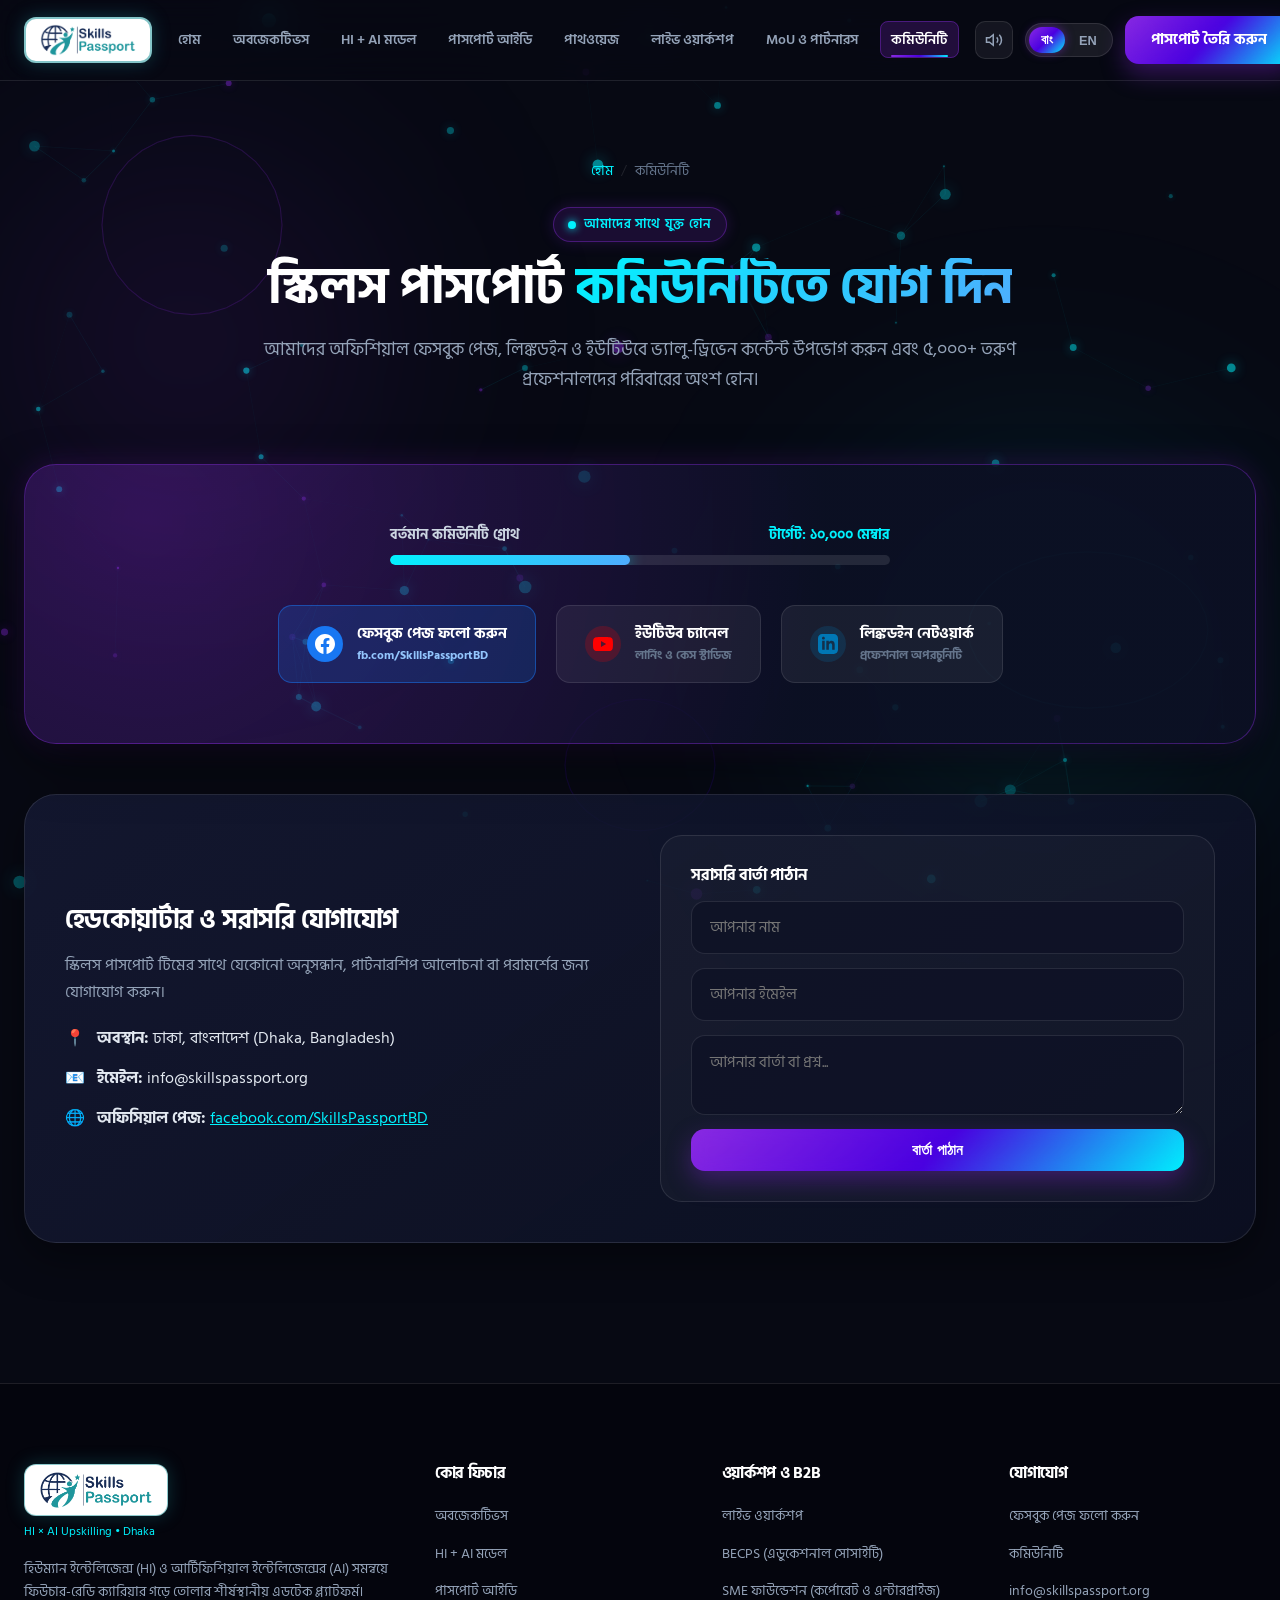
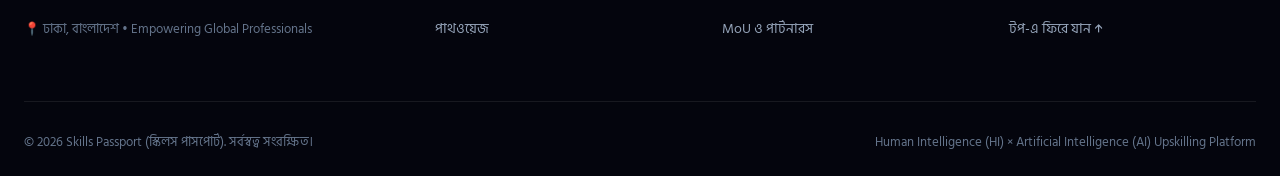
==== community.html @ 680da9a3 "Update official Skills Passport logo and complete EN/BN translations across all pages" ====
<!DOCTYPE html>
<html lang="bn" dir="ltr">
<head>
  <meta charset="UTF-8">
  <meta name="viewport" content="width=device-width, initial-scale=1.0">
  <title>Community & Social Footprint | Skills Passport (স্কিলস পাসপোর্ট)</title>
  <meta name="description" content="স্কিলস পাসপোর্ট কমিউনিটিতে যুক্ত হোন। অফিসিয়াল ফেসবুক পেজ, লিঙ্কডইন ও ইউটিউব চ্যানেল — ৫,০০০+ তরুণ প্রফেশনালদের নেটওয়ার্ক।">
  <link rel="icon" type="image/png" href="assets/logo-icon.png">
  <link rel="stylesheet" href="css/style.css">
</head>
<body class="lang-bn">

  <!-- 3D Background Canvas -->
  <div id="bg-canvas-container"></div>
  <div class="ambient-glow ambient-glow-1"></div>
  <div class="ambient-glow ambient-glow-2"></div>

  <div class="content-wrapper">

    <!-- Navbar -->
    <header class="navbar" id="main-nav">
      <div class="container nav-container">
        <a href="index.html" class="brand-link">
          <img src="assets/logo.png" alt="Skills Passport Logo" class="brand-logo-img">
        </a>

        <nav class="nav-links-wrapper">
          <ul class="nav-menu">
            <li><a href="index.html" data-i18n="nav_home">হোম</a></li>
            <li><a href="objectives.html" data-i18n="nav_objectives">অবজেকティブস</a></li>
            <li><a href="framework.html" data-i18n="nav_framework">HI + AI মডেল</a></li>
            <li><a href="passport.html" data-i18n="nav_generator">পাসপোর্ট আইডি</a></li>
            <li><a href="pathways.html" data-i18n="nav_pathways">পাথওয়েজ</a></li>
            <li><a href="workshops.html" data-i18n="nav_workshops">লাইভ ওয়ার্কশপ</a></li>
            <li><a href="partnerships.html" data-i18n="nav_partners">MoU ও পার্টনারস</a></li>
            <li><a href="community.html" class="current-page" data-i18n="nav_community">কমিউনিটি</a></li>
          </ul>
        </nav>

        <div class="nav-actions">
          <button class="icon-btn" id="sound-toggle-btn" title="Toggle Sound FX">
            <svg width="18" height="18" viewBox="0 0 24 24" fill="none" stroke="currentColor" stroke-width="2">
              <polygon points="11 5 6 9 2 9 2 15 6 15 11 19 11 5"></polygon>
              <path d="M19.07 4.93a10 10 0 0 1 0 14.14M15.54 8.46a5 5 0 0 1 0 7.07"></path>
            </svg>
          </button>

          <div class="lang-switch">
            <button class="lang-btn active" data-lang="bn" id="lang-btn-bn">বাং</button>
            <button class="lang-btn" data-lang="en" id="lang-btn-en">EN</button>
          </div>

          <a href="passport.html" class="btn btn-primary btn-glow nav-cta-btn" data-i18n="nav_cta">পাসপোর্ট তৈরি করুন</a>

          <button class="mobile-menu-btn" id="mobile-menu-btn" aria-label="Open Mobile Menu">
            <svg width="24" height="24" viewBox="0 0 24 24" fill="none" stroke="currentColor" stroke-width="2">
              <line x1="3" y1="12" x2="21" y2="12"></line>
              <line x1="3" y1="6" x2="21" y2="6"></line>
              <line x1="3" y1="18" x2="21" y2="18"></line>
            </svg>
          </button>
        </div>
      </div>
    </header>

    <!-- Page Hero -->
    <section class="page-hero">
      <div class="container page-hero-content">
        <div class="breadcrumb-nav">
          <a href="index.html" data-i18n="nav_home">হোম</a>
          <span class="breadcrumb-separator">/</span>
          <span data-i18n="nav_community">কমিউনিটি</span>
        </div>

        <div class="badge-chip">
          <span class="pulse-dot"></span>
          <span data-i18n="comm_badge">আমাদের সাথে যুক্ত হোন</span>
        </div>

        <h1 class="page-hero-title" data-i18n="comm_title">
          স্কিলস পাসপোর্ট <span class="cyan-gradient-text">কমিউনিটিতে যোগ দিন</span>
        </h1>
        
        <p class="page-hero-desc" data-i18n="comm_desc">
          আমাদের অফিশিয়াল ফেসবুক পেজ, লিঙ্কডইন ও ইউটিউবে ভ্যালু-ড্রিভেন কন্টেন্ট উপভোগ করুন এবং ৫,০০০+ তরুণ প্রফেশনালদের পরিবারের অংশ হোন।
        </p>
      </div>
    </section>

    <!-- Community Hub Section -->
    <section class="section-padding" style="padding-top: 10px;">
      <div class="container">
        
        <div class="community-card" style="margin-bottom: 50px;">
          <!-- Member Progress Tracker -->
          <div class="community-progress-wrap">
            <div class="progress-labels">
              <span data-i18n="comm_growth_label">বর্তমান কমিউনিটি গ্রোথ</span>
              <span style="color: var(--accent-cyan);" data-i18n="comm_growth_target">টার্গেট: ১০,০০০ মেম্বার</span>
            </div>
            <div class="progress-track">
              <div class="progress-fill"></div>
            </div>
          </div>

          <!-- Social Direct CTAs -->
          <div class="social-links-grid">
            
            <!-- Facebook Page -->
            <a href="https://www.facebook.com/share/19V3SoLGBw/" target="_blank" rel="noopener noreferrer" class="social-action-card fb-card">
              <div class="social-icon-circle" style="background: #1877F2; color: #fff;">
                <svg width="20" height="20" viewBox="0 0 24 24" fill="currentColor">
                  <path d="M24 12.073c0-6.627-5.373-12-12-12s-12 5.373-12 12c0 5.99 4.388 10.954 10.125 11.854v-8.385H7.078v-3.47h3.047V9.43c0-3.007 1.792-4.669 4.533-4.669 1.312 0 2.686.235 2.686.235v2.953H15.83c-1.491 0-1.956.925-1.956 1.874v2.25h3.328l-.532 3.47h-2.796v8.385C19.612 23.027 24 18.062 24 12.073z"/>
                </svg>
              </div>
              <div style="text-align: left;">
                <div style="font-size: 0.95rem;" data-i18n="comm_fb_btn">ফেসবুক পেজ ফলো করুন</div>
                <div style="font-size: 0.75rem; color: #93C5FD;">fb.com/SkillsPassportBD</div>
              </div>
            </a>

            <!-- YouTube Hub -->
            <a href="https://youtube.com" target="_blank" rel="noopener noreferrer" class="social-action-card">
              <div class="social-icon-circle" style="background: rgba(255, 0, 0, 0.2); color: #FF0000;">
                <svg width="20" height="20" viewBox="0 0 24 24" fill="currentColor">
                  <path d="M23.498 6.186a3.016 3.016 0 0 0-2.122-2.136C19.505 3.545 12 3.545 12 3.545s-7.505 0-9.377.505A3.017 3.017 0 0 0 .502 6.186C0 8.07 0 12 0 12s0 3.93.502 5.814a3.016 3.016 0 0 0 2.122 2.136c1.871.505 9.376.505 9.376.505s7.505 0 9.377-.505a3.015 3.015 0 0 0 2.122-2.136C24 15.93 24 12 24 12s0-3.93-.502-5.814zM9.545 15.568V8.432L15.818 12l-6.273 3.568z"/>
                </svg>
              </div>
              <div style="text-align: left;">
                <div style="font-size: 0.95rem;" data-i18n="comm_yt_btn">ইউটিউব চ্যানেল</div>
                <div style="font-size: 0.75rem; color: var(--text-muted);" data-i18n="comm_yt_sub">লার্নিং ও কেস স্টাডিজ</div>
              </div>
            </a>

            <!-- LinkedIn Hub -->
            <a href="https://linkedin.com" target="_blank" rel="noopener noreferrer" class="social-action-card">
              <div class="social-icon-circle" style="background: rgba(0, 119, 181, 0.2); color: #0077B5;">
                <svg width="20" height="20" viewBox="0 0 24 24" fill="currentColor">
                  <path d="M19 0h-14c-2.761 0-5 2.239-5 5v14c0 2.761 2.239 5 5 5h14c2.762 0 5-2.239 5-5v-14c0-2.761-2.238-5-5-5zm-11 19h-3v-11h3v11zm-1.5-12.268c-.966 0-1.75-.79-1.75-1.764s.784-1.764 1.75-1.764 1.75.79 1.75 1.764-.783 1.764-1.75 1.764zm13.5 12.268h-3v-5.604c0-3.368-4-3.113-4 0v5.604h-3v-11h3v1.765c1.396-2.586 7-2.777 7 2.476v6.759z"/>
                </svg>
              </div>
              <div style="text-align: left;">
                <div style="font-size: 0.95rem;" data-i18n="comm_li_btn">লিঙ্কডইন নেটওয়ার্ক</div>
                <div style="font-size: 0.75rem; color: var(--text-muted);" data-i18n="comm_li_sub">প্রফেশনাল অপরচুনিটি</div>
              </div>
            </a>

          </div>
        </div>

        <!-- Direct Contact Info Card -->
        <div class="detail-box-card">
          <div style="display: grid; grid-template-columns: 1fr 1fr; gap: 40px; align-items: center;">
            <div>
              <h3 data-i18n="comm_hq_title">হেডকোয়ার্টার ও সরাসরি যোগাযোগ</h3>
              <p data-i18n="comm_hq_desc">
                স্কিলস পাসপোর্ট টিমের সাথে যেকোনো অনুসন্ধান, পার্টনারশিপ আলোচনা বা পরামর্শের জন্য যোগাযোগ করুন।
              </p>
              
              <ul style="list-style: none; display: flex; flex-direction: column; gap: 14px; margin-top: 20px;">
                <li style="display: flex; gap: 12px; color: #E2E8F0;">
                  <span>📍</span>
                  <span data-i18n="comm_hq_loc"><strong>অবস্থান:</strong> ঢাকা, বাংলাদেশ (Dhaka, Bangladesh)</span>
                </li>
                <li style="display: flex; gap: 12px; color: #E2E8F0;">
                  <span>📧</span>
                  <span data-i18n="comm_hq_email"><strong>ইমেইল:</strong> info@skillspassport.org</span>
                </li>
                <li style="display: flex; gap: 12px; color: #E2E8F0;">
                  <span>🌐</span>
                  <span data-i18n="comm_hq_page"><strong>অফিসিয়াল পেজ:</strong> <a href="https://www.facebook.com/share/19V3SoLGBw/" target="_blank" style="color: var(--accent-cyan);">facebook.com/SkillsPassportBD</a></span>
                </li>
              </ul>
            </div>

            <!-- Quick Inquiry Box -->
            <div style="background: rgba(255,255,255,0.03); border: 1px solid var(--border-glass); border-radius: var(--radius-lg); padding: 30px;">
              <h4 style="color: #fff; margin-bottom: 16px;" data-i18n="comm_form_title">সরাসরি বার্তা পাঠান</h4>
              <form onsubmit="event.preventDefault(); alert(window.currentLang === 'en' ? 'Thank you! Your message has been received.' : 'ধন্যবাদ! আপনার বার্তাটি গৃহীত হয়েছে।'); this.reset();" style="display: flex; flex-direction: column; gap: 14px;">
                <input type="text" class="form-input" data-i18n-placeholder="comm_ph_name" placeholder="আপনার নাম" required>
                <input type="email" class="form-input" data-i18n-placeholder="comm_ph_email" placeholder="আপনার ইমেইল" required>
                <textarea class="form-textarea" data-i18n-placeholder="comm_ph_msg" placeholder="আপনার বার্তা বা প্রশ্ন..." required style="min-height: 80px;"></textarea>
                <button type="submit" class="btn btn-primary btn-glow" data-i18n="comm_form_btn">বার্তা পাঠান</button>
              </form>
            </div>
          </div>
        </div>

      </div>
    </section>

    <!-- Footer -->
    <footer class="footer">
      <div class="container">
        <div class="footer-grid">
          <div class="footer-brand-col">
            <div style="display: flex; flex-direction: column; align-items: flex-start; gap: 6px;">
              <img src="assets/logo.png" alt="Skills Passport" style="height: 52px; width: auto; border-radius: 12px; background: #FFFFFF; padding: 6px 14px; border: 1px solid rgba(31, 150, 156, 0.5); box-shadow: 0 0 18px rgba(31, 150, 156, 0.3);">
              <p style="font-size: 0.75rem; color: var(--accent-cyan); margin: 0;">HI × AI Upskilling • Dhaka</p>
            </div>
            <p data-i18n="footer_desc">হিউম্যান ইন্টেলিজেন্স (HI) ও আর্টিফিশিয়াল ইন্টেলিজেন্সের (AI) সমন্বয়ে ফিউচার-রেডি ক্যারিয়ার গড়ে তোলার শীর্ষস্থানীয় এডটেক প্ল্যাটফর্ম।</p>
            <p style="font-size: 0.8rem; color: var(--text-muted);" data-i18n="footer_city">📍 ঢাকা, বাংলাদেশ • Empowering Global Professionals</p>
          </div>
          <div>
            <h5 class="footer-title" data-i18n="footer_col1_title">কোর ফিচার</h5>
            <ul class="footer-links">
              <li><a href="objectives.html" data-i18n="nav_objectives">অবজেকティブস</a></li>
              <li><a href="framework.html" data-i18n="nav_framework">HI + AI মডেল</a></li>
              <li><a href="passport.html" data-i18n="nav_generator">পাসপোর্ট আইডি</a></li>
              <li><a href="pathways.html" data-i18n="nav_pathways">পাথওয়েজ</a></li>
            </ul>
          </div>
          <div>
            <h5 class="footer-title" data-i18n="footer_col2_title">ওয়ার্কশপ ও B2B</h5>
            <ul class="footer-links">
              <li><a href="workshops.html" data-i18n="nav_workshops">লাইভ ওয়ার্কশপ</a></li>
              <li><a href="partnerships.html" data-i18n="partner_becps">BECPS পার্টনারশিপ</a></li>
              <li><a href="partnerships.html" data-i18n="partner_sme">SME ফাউন্ডেশন ট্রেনিং</a></li>
              <li><a href="partnerships.html" data-i18n="nav_partners">MoU ও পার্টনারস</a></li>
            </ul>
          </div>
          <div>
            <h5 class="footer-title" data-i18n="footer_col3_title">যোগাযোগ</h5>
            <ul class="footer-links">
              <li><a href="https://www.facebook.com/share/19V3SoLGBw/" target="_blank" data-i18n="comm_fb_btn">অফিসিয়াল ফেসবুক পেজ</a></li>
              <li><a href="community.html" data-i18n="nav_community">কমিউনিটি</a></li>
              <li><a href="mailto:info@skillspassport.org">info@skillspassport.org</a></li>
              <li><a href="#hero" data-i18n="footer_back_top">টপ-এ ফিরে যান ↑</a></li>
            </ul>
          </div>
        </div>
        <div class="footer-bottom">
          <div data-i18n="footer_copyright">© 2026 Skills Passport (স্কিলস পাসপোর্ট). সর্বস্বত্ব সংরক্ষিত।</div>
          <div data-i18n="footer_tagline_bottom">Human Intelligence (HI) × Artificial Intelligence (AI) Upskilling Platform</div>
        </div>
      </div>
    </footer>

  </div>

  <script src="js/three-scene.js"></script>
  <script src="js/app.js"></script>
</body>
</html>
---- css/style.css ----
/* ===================================================================
   SKILLS PASSPORT (স্কিলস পাসপোর্ট) - OFFICIAL 3D PLATFORM STYLESHEET
   Brand: Human Intelligence (HI) × Artificial Intelligence (AI)
   Dhaka, Bangladesh
   =================================================================== */

@import url('https://fonts.googleapis.com/css2?family=Hind+Siliguri:wght@400;500;600;700&family=Outfit:wght@400;500;600;700;800;900&family=Plus+Jakarta+Sans:wght@400;500;600;700;800&display=swap');

:root {
  /* Color Palette */
  --bg-dark: #070913;
  --bg-dark-secondary: #0c1022;
  --bg-card: rgba(18, 22, 44, 0.65);
  --bg-card-hover: rgba(28, 34, 68, 0.75);
  --bg-glass: rgba(255, 255, 255, 0.035);
  --border-glass: rgba(255, 255, 255, 0.1);
  --border-glow: rgba(138, 43, 226, 0.4);

  /* Primary Brand Violet & AI Neon */
  --primary-purple: #7928CA;
  --primary-violet: #8A2BE2;
  --primary-indigo: #4A00E0;
  --accent-cyan: #00F2FE;
  --accent-cyan-glow: rgba(0, 242, 254, 0.4);
  --accent-emerald: #00F5A0;
  --accent-gold: #FFB800;
  --accent-magenta: #FF007A;

  /* Typography Colors */
  --text-main: #FFFFFF;
  --text-secondary: #94A3B8;
  --text-muted: #64748B;
  --text-highlight: #38BDF8;

  /* Gradients */
  --grad-brand: linear-gradient(135deg, #8A2BE2 0%, #4A00E0 50%, #00F2FE 100%);
  --grad-neon: linear-gradient(135deg, #00F2FE 0%, #4FACFE 100%);
  --grad-sunset: linear-gradient(135deg, #FF007A 0%, #7928CA 100%);
  --grad-gold: linear-gradient(135deg, #FFB800 0%, #FF8A00 100%);
  --grad-dark-card: linear-gradient(145deg, rgba(22, 27, 54, 0.8) 0%, rgba(12, 16, 34, 0.9) 100%);
  --grad-glow-sphere: radial-gradient(circle at 50% 50%, rgba(138, 43, 226, 0.25) 0%, rgba(0, 242, 254, 0.08) 50%, transparent 75%);

  /* Typography */
  --font-en: 'Outfit', 'Plus Jakarta Sans', sans-serif;
  --font-bn: 'Hind Siliguri', 'Outfit', sans-serif;

  /* 3D & Shadows */
  --shadow-3d-card: 0 20px 50px rgba(0, 0, 0, 0.5), 0 0 30px rgba(138, 43, 226, 0.2);
  --shadow-neon-cyan: 0 0 25px rgba(0, 242, 254, 0.5);
  --shadow-neon-violet: 0 0 30px rgba(138, 43, 226, 0.6);
  --radius-sm: 8px;
  --radius-md: 14px;
  --radius-lg: 22px;
  --radius-xl: 32px;
  --transition: all 0.35s cubic-bezier(0.16, 1, 0.3, 1);
}

/* Reset & Base Setup */
*, *::before, *::after {
  margin: 0;
  padding: 0;
  box-sizing: border-box;
}

html {
  scroll-behavior: smooth;
  font-size: 16px;
  background-color: var(--bg-dark);
  color: var(--text-main);
}

body {
  font-family: var(--font-en);
  background-color: var(--bg-dark);
  color: var(--text-main);
  overflow-x: hidden;
  line-height: 1.6;
  position: relative;
  min-height: 100vh;
  -webkit-font-smoothing: antialiased;
}

body.lang-bn {
  font-family: var(--font-bn);
}

/* Background Canvas Layer */
#bg-canvas-container {
  position: fixed;
  top: 0;
  left: 0;
  width: 100vw;
  height: 100vh;
  z-index: 0;
  pointer-events: none;
  overflow: hidden;
}

#three-canvas {
  width: 100%;
  height: 100%;
  opacity: 0.8;
}

.ambient-glow {
  position: fixed;
  border-radius: 50%;
  filter: blur(120px);
  pointer-events: none;
  z-index: 0;
}

.ambient-glow-1 {
  top: 10%;
  left: -5%;
  width: 500px;
  height: 500px;
  background: radial-gradient(circle, rgba(138, 43, 226, 0.2) 0%, transparent 70%);
}

.ambient-glow-2 {
  top: 40%;
  right: -5%;
  width: 600px;
  height: 600px;
  background: radial-gradient(circle, rgba(0, 242, 254, 0.15) 0%, transparent 70%);
}

.ambient-glow-3 {
  bottom: 5%;
  left: 30%;
  width: 700px;
  height: 700px;
  background: radial-gradient(circle, rgba(74, 0, 224, 0.18) 0%, transparent 70%);
}

/* Page Wrapper */
.content-wrapper {
  position: relative;
  z-index: 1;
}

/* Container */
.container {
  width: 100%;
  max-width: 1280px;
  margin: 0 auto;
  padding: 0 24px;
}

/* Typography Helpers */
h1, h2, h3, h4, h5, h6 {
  font-weight: 800;
  line-height: 1.2;
  letter-spacing: -0.02em;
}

.gradient-text {
  background: var(--grad-brand);
  -webkit-background-clip: text;
  -webkit-text-fill-color: transparent;
  display: inline-block;
}

.cyan-gradient-text {
  background: var(--grad-neon);
  -webkit-background-clip: text;
  -webkit-text-fill-color: transparent;
  display: inline-block;
}

.gold-gradient-text {
  background: var(--grad-gold);
  -webkit-background-clip: text;
  -webkit-text-fill-color: transparent;
  display: inline-block;
}

/* Badges */
.badge-chip {
  display: inline-flex;
  align-items: center;
  gap: 8px;
  padding: 6px 14px;
  border-radius: 999px;
  font-size: 0.825rem;
  font-weight: 600;
  text-transform: uppercase;
  letter-spacing: 0.06em;
  background: rgba(138, 43, 226, 0.15);
  border: 1px solid rgba(138, 43, 226, 0.4);
  color: var(--accent-cyan);
  box-shadow: 0 0 15px rgba(138, 43, 226, 0.2);
}

.badge-chip .pulse-dot {
  width: 8px;
  height: 8px;
  background: var(--accent-cyan);
  border-radius: 50%;
  box-shadow: 0 0 8px var(--accent-cyan);
  animation: pulse 2s infinite;
}

@keyframes pulse {
  0% { transform: scale(0.9); opacity: 0.8; }
  50% { transform: scale(1.3); opacity: 1; }
  100% { transform: scale(0.9); opacity: 0.8; }
}

/* Navbar */
.navbar {
  position: sticky;
  top: 0;
  width: 100%;
  z-index: 100;
  padding: 16px 0;
  background: rgba(7, 9, 19, 0.75);
  backdrop-filter: blur(20px);
  -webkit-backdrop-filter: blur(20px);
  border-bottom: 1px solid var(--border-glass);
  transition: var(--transition);
}

.navbar.scrolled {
  padding: 12px 0;
  background: rgba(7, 9, 19, 0.92);
  border-bottom: 1px solid rgba(138, 43, 226, 0.3);
  box-shadow: 0 10px 30px rgba(0, 0, 0, 0.5);
}

.nav-container {
  display: flex;
  align-items: center;
  justify-content: space-between;
  gap: 16px;
}

.brand-link {
  display: flex;
  align-items: center;
  gap: 12px;
  text-decoration: none;
  color: var(--text-main);
  flex-shrink: 0;
}

.brand-logo-img {
  height: 46px;
  width: auto;
  border-radius: 12px;
  object-fit: contain;
  background: #FFFFFF;
  padding: 5px 14px;
  border: 2px solid rgba(31, 150, 156, 0.55);
  box-shadow: 0 0 18px rgba(31, 150, 156, 0.35);
  transition: var(--transition);
}

.brand-link:hover .brand-logo-img {
  transform: translateY(-2px) scale(1.04);
  box-shadow: 0 0 25px rgba(0, 242, 254, 0.65);
}

.brand-titles {
  display: flex;
  flex-direction: column;
}

.brand-name {
  font-size: 1.2rem;
  font-weight: 800;
  letter-spacing: -0.01em;
  background: linear-gradient(120deg, #FFFFFF 30%, #00F2FE 100%);
  -webkit-background-clip: text;
  -webkit-text-fill-color: transparent;
  line-height: 1.2;
}

.brand-tagline {
  font-size: 0.7rem;
  color: var(--text-secondary);
  font-weight: 500;
  letter-spacing: 0.05em;
  text-transform: uppercase;
}

.nav-links-wrapper {
  display: flex;
  align-items: center;
  justify-content: center;
  flex: 1;
}

.nav-menu {
  display: flex;
  align-items: center;
  gap: 12px;
  list-style: none;
  margin: 0;
  padding: 0;
}

.nav-menu a {
  text-decoration: none;
  color: var(--text-secondary);
  font-weight: 600;
  font-size: 0.88rem;
  transition: var(--transition);
  position: relative;
  padding: 6px 10px;
  border-radius: 8px;
  white-space: nowrap;
}

.nav-menu a:hover, .nav-menu a.active {
  color: #FFFFFF;
  background: rgba(255, 255, 255, 0.05);
}

.nav-menu a::after {
  content: '';
  position: absolute;
  bottom: 0;
  left: 10px;
  right: 10px;
  height: 2px;
  background: var(--grad-brand);
  transition: var(--transition);
  border-radius: 2px;
  opacity: 0;
}

.nav-menu a:hover::after, .nav-menu a.active::after {
  opacity: 1;
}

.nav-actions {
  display: flex;
  align-items: center;
  gap: 12px;
  flex-shrink: 0;
}

/* Sound & Lang Toggles */
.icon-btn {
  background: rgba(255, 255, 255, 0.06);
  border: 1px solid var(--border-glass);
  color: var(--text-secondary);
  width: 38px;
  height: 38px;
  border-radius: 10px;
  cursor: pointer;
  display: flex;
  align-items: center;
  justify-content: center;
  transition: var(--transition);
  flex-shrink: 0;
}

.icon-btn:hover {
  background: rgba(138, 43, 226, 0.2);
  color: var(--accent-cyan);
  border-color: var(--accent-cyan);
  transform: translateY(-2px);
}

.lang-switch {
  display: flex;
  align-items: center;
  background: rgba(255, 255, 255, 0.08);
  border: 1px solid var(--border-glass);
  border-radius: 999px;
  padding: 3px;
  gap: 2px;
  flex-shrink: 0;
}

.lang-btn {
  background: transparent;
  border: none;
  padding: 5px 12px;
  font-size: 0.8rem;
  font-weight: 700;
  color: var(--text-secondary);
  border-radius: 999px;
  cursor: pointer;
  transition: var(--transition);
}

.lang-btn:hover {
  color: #FFFFFF;
}

.lang-btn.active {
  background: var(--grad-brand);
  color: #FFFFFF;
  box-shadow: 0 0 10px rgba(138, 43, 226, 0.5);
}

.nav-cta-btn {
  padding: 10px 18px;
  font-size: 0.88rem;
  white-space: nowrap;
}

.mobile-menu-btn {
  display: none;
  background: rgba(255, 255, 255, 0.06);
  border: 1px solid var(--border-glass);
  border-radius: 8px;
  width: 38px;
  height: 38px;
  color: #FFFFFF;
  cursor: pointer;
  align-items: center;
  justify-content: center;
  flex-shrink: 0;
}

/* Buttons */
.btn {
  display: inline-flex;
  align-items: center;
  justify-content: center;
  gap: 10px;
  padding: 12px 26px;
  font-weight: 700;
  font-size: 0.95rem;
  border-radius: var(--radius-md);
  text-decoration: none;
  cursor: pointer;
  transition: var(--transition);
  border: none;
  position: relative;
  overflow: hidden;
  z-index: 1;
}

.btn-primary {
  background: var(--grad-brand);
  color: #FFFFFF;
  box-shadow: 0 10px 25px rgba(138, 43, 226, 0.35);
}

.btn-primary:hover {
  transform: translateY(-3px) scale(1.02);
  box-shadow: 0 15px 35px rgba(138, 43, 226, 0.55), 0 0 20px rgba(0, 242, 254, 0.3);
}

.btn-secondary {
  background: rgba(255, 255, 255, 0.05);
  color: #FFFFFF;
  border: 1px solid var(--border-glass);
  backdrop-filter: blur(10px);
}

.btn-secondary:hover {
  background: rgba(255, 255, 255, 0.12);
  border-color: var(--accent-cyan);
  color: var(--accent-cyan);
  transform: translateY(-3px);
  box-shadow: 0 10px 25px rgba(0, 242, 254, 0.2);
}

.btn-glow {
  position: relative;
}

.btn-glow::before {
  content: '';
  position: absolute;
  top: -2px;
  left: -2px;
  right: -2px;
  bottom: -2px;
  background: var(--grad-brand);
  border-radius: calc(var(--radius-md) + 2px);
  z-index: -1;
  opacity: 0.6;
  filter: blur(8px);
  transition: var(--transition);
}

.btn-glow:hover::before {
  opacity: 1;
  filter: blur(14px);
}

/* ===================================================================
   HERO SECTION (3D SHOWCASE)
   =================================================================== */
.hero-section {
  position: relative;
  padding: 80px 0 100px;
  min-height: calc(100vh - 80px);
  display: flex;
  align-items: center;
}

.hero-grid {
  display: grid;
  grid-template-columns: 1.15fr 0.85fr;
  gap: 50px;
  align-items: center;
}

.hero-content {
  display: flex;
  flex-direction: column;
  gap: 24px;
}

.hero-badge-wrap {
  display: flex;
  align-items: center;
  gap: 12px;
  flex-wrap: wrap;
}

.hero-title {
  font-size: clamp(2.4rem, 4.5vw, 4rem);
  font-weight: 900;
  line-height: 1.15;
  letter-spacing: -0.03em;
}

.hero-description {
  font-size: 1.125rem;
  color: var(--text-secondary);
  line-height: 1.7;
  max-width: 620px;
}

.hero-cta-group {
  display: flex;
  align-items: center;
  gap: 16px;
  flex-wrap: wrap;
  margin-top: 8px;
}

/* Social Proof & Metrics Pill in Hero */
.hero-social-proof {
  display: flex;
  align-items: center;
  gap: 20px;
  margin-top: 18px;
  padding-top: 24px;
  border-top: 1px solid var(--border-glass);
}

.social-avatars {
  display: flex;
  align-items: center;
}

.social-avatars img {
  width: 40px;
  height: 40px;
  border-radius: 50%;
  border: 2px solid var(--bg-dark);
  margin-left: -10px;
  object-fit: cover;
}

.social-avatars img:first-child {
  margin-left: 0;
}

.social-proof-text {
  font-size: 0.875rem;
  color: var(--text-secondary);
}

.social-proof-text strong {
  color: #FFFFFF;
  display: block;
  font-size: 0.95rem;
}

/* 3D Holographic Passport Card */
.hero-3d-scene {
  perspective: 1500px;
  display: flex;
  justify-content: center;
  align-items: center;
  position: relative;
}

.passport-card-3d-wrap {
  width: 360px;
  height: 520px;
  position: relative;
  transform-style: preserve-3d;
  transition: transform 0.15s ease-out;
  cursor: grab;
}

.passport-card-3d-wrap:active {
  cursor: grabbing;
}

.passport-card-inner {
  width: 100%;
  height: 100%;
  position: absolute;
  transform-style: preserve-3d;
  transition: transform 0.8s cubic-bezier(0.175, 0.885, 0.32, 1.275);
}

.passport-card-3d-wrap.flipped .passport-card-inner {
  transform: rotateY(180deg);
}

/* Card Faces */
.passport-face {
  position: absolute;
  width: 100%;
  height: 100%;
  backface-visibility: hidden;
  border-radius: var(--radius-xl);
  overflow: hidden;
  padding: 30px 26px;
  display: flex;
  flex-direction: column;
  justify-content: space-between;
  box-shadow: var(--shadow-3d-card);
  border: 1px solid rgba(255, 255, 255, 0.2);
  transition: var(--transition);
}

.passport-front {
  background: linear-gradient(145deg, #161033 0%, #0A0C1D 50%, #150A26 100%);
  border: 2px solid rgba(138, 43, 226, 0.4);
}

.passport-back {
  background: linear-gradient(145deg, #0d132b 0%, #090a17 100%);
  transform: rotateY(180deg);
  border: 2px solid rgba(0, 242, 254, 0.4);
}

/* Shimmer overlay on 3D card */
.card-glare {
  position: absolute;
  top: 0;
  left: 0;
  right: 0;
  bottom: 0;
  border-radius: inherit;
  pointer-events: none;
  background: linear-gradient(125deg, rgba(255, 255, 255, 0.3) 0%, transparent 40%, rgba(0, 242, 254, 0.2) 60%, transparent 100%);
  mix-blend-mode: overlay;
  opacity: 0.6;
}

/* Front Details */
.passport-header {
  display: flex;
  align-items: center;
  justify-content: space-between;
  transform: translateZ(40px);
}

.passport-emblem {
  display: flex;
  align-items: center;
  gap: 10px;
}

.emblem-icon {
  width: 40px;
  height: 40px;
  border-radius: 10px;
  background: #FFFFFF;
  display: flex;
  align-items: center;
  justify-content: center;
  padding: 4px;
  box-shadow: 0 0 15px rgba(31, 150, 156, 0.5);
}

.emblem-icon img {
  width: 100%;
  height: 100%;
  object-fit: contain;
}

.emblem-icon svg {
  width: 22px;
  height: 22px;
  fill: #FFFFFF;
}

.emblem-text h4 {
  font-size: 0.95rem;
  letter-spacing: 0.05em;
  font-weight: 800;
  color: #FFFFFF;
}

.emblem-text span {
  font-size: 0.65rem;
  color: var(--accent-cyan);
  letter-spacing: 0.1em;
  text-transform: uppercase;
}

.passport-chip {
  width: 44px;
  height: 34px;
  background: linear-gradient(135deg, #ffe082 0%, #ffb300 50%, #ffa000 100%);
  border-radius: 6px;
  box-shadow: inset 0 0 5px rgba(0, 0, 0, 0.4), 0 2px 6px rgba(0, 0, 0, 0.3);
  position: relative;
  display: flex;
  align-items: center;
  justify-content: center;
}

.passport-chip::after {
  content: '';
  width: 80%;
  height: 60%;
  border: 1px solid rgba(140, 80, 0, 0.6);
  border-radius: 3px;
}

/* Center hologram of Passport */
.passport-hologram-center {
  display: flex;
  flex-direction: column;
  align-items: center;
  justify-content: center;
  margin: 15px 0;
  transform: translateZ(50px);
  position: relative;
}

.hologram-orb {
  width: 140px;
  height: 140px;
  border-radius: 50%;
  background: var(--grad-glow-sphere);
  border: 1px dashed rgba(0, 242, 254, 0.5);
  display: flex;
  align-items: center;
  justify-content: center;
  position: relative;
  animation: rotateOrb 25s linear infinite;
  box-shadow: 0 0 35px rgba(138, 43, 226, 0.4);
}

@keyframes rotateOrb {
  from { transform: rotate(0deg); }
  to { transform: rotate(360deg); }
}

.hologram-center-img {
  width: 90px;
  height: 90px;
  border-radius: 18px;
  object-fit: cover;
  box-shadow: 0 0 25px rgba(0, 242, 254, 0.8);
  border: 2px solid rgba(255, 255, 255, 0.6);
  position: absolute;
}

.passport-status-tag {
  margin-top: 16px;
  font-size: 0.75rem;
  background: rgba(0, 245, 160, 0.15);
  border: 1px solid rgba(0, 245, 160, 0.4);
  color: var(--accent-emerald);
  padding: 4px 12px;
  border-radius: 999px;
  font-weight: 700;
  letter-spacing: 0.05em;
  display: flex;
  align-items: center;
  gap: 6px;
}

.status-indicator {
  width: 6px;
  height: 6px;
  border-radius: 50%;
  background: var(--accent-emerald);
  box-shadow: 0 0 8px var(--accent-emerald);
}

/* Passport Footer Front */
.passport-footer-front {
  transform: translateZ(40px);
  background: rgba(255, 255, 255, 0.04);
  border: 1px solid rgba(255, 255, 255, 0.08);
  border-radius: var(--radius-md);
  padding: 14px;
}

.passport-user-row {
  display: flex;
  justify-content: space-between;
  align-items: flex-end;
}

.user-meta-field span {
  font-size: 0.65rem;
  color: var(--text-muted);
  text-transform: uppercase;
  letter-spacing: 0.08em;
  display: block;
}

.user-meta-field strong {
  font-size: 0.95rem;
  color: #FFFFFF;
  font-weight: 700;
}

.passport-qr-code {
  width: 44px;
  height: 44px;
  background: #FFFFFF;
  border-radius: 6px;
  padding: 3px;
  display: flex;
  align-items: center;
  justify-content: center;
}

.passport-qr-code svg {
  width: 100%;
  height: 100%;
}

.flip-prompt {
  text-align: center;
  font-size: 0.725rem;
  color: var(--accent-cyan);
  margin-top: 10px;
  cursor: pointer;
  display: flex;
  align-items: center;
  justify-content: center;
  gap: 6px;
  opacity: 0.85;
}

.flip-prompt:hover {
  opacity: 1;
  text-decoration: underline;
}

/* Passport Back Face Details */
.passport-back-header {
  transform: translateZ(30px);
  border-bottom: 1px solid rgba(255, 255, 255, 0.1);
  padding-bottom: 12px;
}

.passport-back-header h4 {
  font-size: 0.95rem;
  color: var(--accent-cyan);
}

.passport-back-header p {
  font-size: 0.7rem;
  color: var(--text-secondary);
}

.skills-matrix-list {
  transform: translateZ(35px);
  display: flex;
  flex-direction: column;
  gap: 12px;
  margin: 15px 0;
}

.matrix-item {
  display: flex;
  flex-direction: column;
  gap: 4px;
}

.matrix-info {
  display: flex;
  justify-content: space-between;
  font-size: 0.75rem;
  font-weight: 600;
}

.matrix-info span:first-child {
  color: #FFFFFF;
}

.matrix-info span:last-child {
  color: var(--accent-cyan);
}

.matrix-bar {
  width: 100%;
  height: 6px;
  background: rgba(255, 255, 255, 0.08);
  border-radius: 999px;
  overflow: hidden;
}

.matrix-fill {
  height: 100%;
  border-radius: 999px;
  background: var(--grad-neon);
  box-shadow: 0 0 10px rgba(0, 242, 254, 0.5);
}

.matrix-fill.purple {
  background: var(--grad-brand);
  box-shadow: 0 0 10px rgba(138, 43, 226, 0.5);
}

.matrix-fill.gold {
  background: var(--grad-gold);
  box-shadow: 0 0 10px rgba(255, 184, 0, 0.5);
}

.passport-back-footer {
  transform: translateZ(30px);
  font-size: 0.7rem;
  color: var(--text-muted);
  text-align: center;
  border-top: 1px solid rgba(255, 255, 255, 0.08);
  padding-top: 12px;
}

/* Floating 3D badges around card */
.floating-3d-badge {
  position: absolute;
  padding: 10px 16px;
  border-radius: var(--radius-md);
  background: rgba(14, 18, 36, 0.85);
  backdrop-filter: blur(16px);
  border: 1px solid var(--border-glass);
  box-shadow: 0 15px 30px rgba(0, 0, 0, 0.4);
  display: flex;
  align-items: center;
  gap: 10px;
  z-index: 10;
  pointer-events: none;
  animation: floatSlow 4s ease-in-out infinite alternate;
}

.badge-top-left {
  top: 10%;
  left: -20px;
  border-color: rgba(0, 242, 254, 0.4);
}

.badge-bottom-right {
  bottom: 12%;
  right: -30px;
  border-color: rgba(138, 43, 226, 0.5);
  animation-delay: -2s;
}

@keyframes floatSlow {
  0% { transform: translateY(0px) rotate(0deg); }
  100% { transform: translateY(-12px) rotate(2deg); }
}

.badge-icon-wrap {
  width: 32px;
  height: 32px;
  border-radius: 8px;
  display: flex;
  align-items: center;
  justify-content: center;
  font-size: 1.1rem;
}

.badge-icon-cyan {
  background: rgba(0, 242, 254, 0.2);
  color: var(--accent-cyan);
}

.badge-icon-purple {
  background: rgba(138, 43, 226, 0.2);
  color: var(--primary-violet);
}

.badge-text-wrap strong {
  font-size: 0.825rem;
  color: #FFFFFF;
  display: block;
}

.badge-text-wrap span {
  font-size: 0.7rem;
  color: var(--text-secondary);
}

/* Metrics Ribbon */
.metrics-ribbon {
  margin-top: 40px;
  background: var(--bg-card);
  backdrop-filter: blur(16px);
  border: 1px solid var(--border-glass);
  border-radius: var(--radius-lg);
  padding: 30px;
  box-shadow: 0 10px 40px rgba(0, 0, 0, 0.3);
}

.metrics-grid {
  display: grid;
  grid-template-columns: repeat(4, 1fr);
  gap: 24px;
}

.metric-item {
  display: flex;
  align-items: center;
  gap: 16px;
}

.metric-item:not(:last-child) {
  border-right: 1px solid var(--border-glass);
  padding-right: 20px;
}

.metric-icon-box {
  width: 52px;
  height: 52px;
  border-radius: var(--radius-md);
  background: rgba(255, 255, 255, 0.04);
  border: 1px solid var(--border-glass);
  display: flex;
  align-items: center;
  justify-content: center;
  font-size: 1.5rem;
  flex-shrink: 0;
  transition: var(--transition);
}

.metric-item:hover .metric-icon-box {
  background: var(--grad-brand);
  transform: scale(1.1) rotate(6deg);
  box-shadow: 0 0 20px rgba(138, 43, 226, 0.5);
}

.metric-num {
  font-size: 1.85rem;
  font-weight: 800;
  color: #FFFFFF;
  line-height: 1;
}

.metric-label {
  font-size: 0.825rem;
  color: var(--text-secondary);
  margin-top: 4px;
}

/* ===================================================================
   SECTION COMMON STYLES
   =================================================================== */
.section-padding {
  padding: 100px 0;
  position: relative;
}

.section-head {
  text-align: center;
  max-width: 760px;
  margin: 0 auto 60px;
  display: flex;
  flex-direction: column;
  align-items: center;
  gap: 14px;
}

.section-title {
  font-size: clamp(2rem, 3.2vw, 2.75rem);
  font-weight: 800;
  line-height: 1.2;
}

.section-subtitle {
  font-size: 1.05rem;
  color: var(--text-secondary);
  line-height: 1.6;
}

/* ===================================================================
   CORE OBJECTIVES (3D CARDS)
   =================================================================== */
.objectives-grid {
  display: grid;
  grid-template-columns: repeat(3, 1fr);
  gap: 30px;
}

.objective-card-3d {
  perspective: 1000px;
}

.card-tilt-inner {
  background: var(--grad-dark-card);
  border: 1px solid var(--border-glass);
  border-radius: var(--radius-lg);
  padding: 36px 30px;
  position: relative;
  overflow: hidden;
  height: 100%;
  display: flex;
  flex-direction: column;
  justify-content: space-between;
  transition: var(--transition);
  box-shadow: 0 15px 35px rgba(0, 0, 0, 0.4);
}

.card-tilt-inner::before {
  content: '';
  position: absolute;
  top: 0;
  left: 0;
  right: 0;
  height: 3px;
  background: var(--grad-brand);
  opacity: 0;
  transition: var(--transition);
}

.card-tilt-inner:hover {
  transform: translateY(-8px);
  border-color: rgba(138, 43, 226, 0.5);
  box-shadow: 0 25px 50px rgba(0, 0, 0, 0.6), 0 0 30px rgba(138, 43, 226, 0.25);
}

.card-tilt-inner:hover::before {
  opacity: 1;
}

.obj-icon-wrap {
  width: 64px;
  height: 64px;
  border-radius: var(--radius-md);
  background: rgba(138, 43, 226, 0.15);
  border: 1px solid rgba(138, 43, 226, 0.3);
  display: flex;
  align-items: center;
  justify-content: center;
  font-size: 1.8rem;
  margin-bottom: 24px;
  transition: var(--transition);
}

.objective-card-3d:nth-child(2) .obj-icon-wrap {
  background: rgba(0, 242, 254, 0.12);
  border-color: rgba(0, 242, 254, 0.3);
  color: var(--accent-cyan);
}

.objective-card-3d:nth-child(3) .obj-icon-wrap {
  background: rgba(0, 245, 160, 0.12);
  border-color: rgba(0, 245, 160, 0.3);
  color: var(--accent-emerald);
}

.card-tilt-inner:hover .obj-icon-wrap {
  transform: scale(1.1) rotate(6deg);
}

.obj-title {
  font-size: 1.35rem;
  font-weight: 700;
  margin-bottom: 14px;
  color: #FFFFFF;
}

.obj-desc {
  font-size: 0.95rem;
  color: var(--text-secondary);
  line-height: 1.65;
  margin-bottom: 24px;
}

.obj-feature-list {
  list-style: none;
  display: flex;
  flex-direction: column;
  gap: 10px;
  margin-top: auto;
  border-top: 1px solid rgba(255, 255, 255, 0.08);
  padding-top: 18px;
}

.obj-feature-list li {
  font-size: 0.85rem;
  color: #CBD5E1;
  display: flex;
  align-items: center;
  gap: 10px;
}

.obj-feature-list li svg {
  width: 16px;
  height: 16px;
  fill: var(--accent-cyan);
  flex-shrink: 0;
}

/* ===================================================================
   HI + AI FUSION FRAMEWORK
   =================================================================== */
.framework-container {
  background: radial-gradient(circle at 50% 50%, rgba(20, 26, 56, 0.7) 0%, rgba(9, 12, 26, 0.9) 100%);
  border: 1px solid var(--border-glass);
  border-radius: var(--radius-xl);
  padding: 60px 50px;
  position: relative;
  overflow: hidden;
}

.framework-grid {
  display: grid;
  grid-template-columns: 1fr 120px 1fr;
  gap: 20px;
  align-items: center;
}

.fusion-pillar-card {
  background: rgba(18, 23, 48, 0.7);
  border: 1px solid var(--border-glass);
  border-radius: var(--radius-lg);
  padding: 36px 30px;
  transition: var(--transition);
}

.fusion-pillar-card:hover {
  transform: translateY(-5px);
  border-color: rgba(0, 242, 254, 0.4);
  box-shadow: 0 15px 40px rgba(0, 0, 0, 0.4);
}

.pillar-badge {
  display: inline-block;
  font-size: 0.75rem;
  font-weight: 700;
  letter-spacing: 0.08em;
  text-transform: uppercase;
  padding: 4px 12px;
  border-radius: 999px;
  margin-bottom: 16px;
}

.badge-hi {
  background: rgba(138, 43, 226, 0.2);
  color: #D8B4FE;
  border: 1px solid rgba(138, 43, 226, 0.4);
}

.badge-ai {
  background: rgba(0, 242, 254, 0.2);
  color: var(--accent-cyan);
  border: 1px solid rgba(0, 242, 254, 0.4);
}

.pillar-title {
  font-size: 1.5rem;
  font-weight: 800;
  margin-bottom: 12px;
  color: #FFFFFF;
}

.pillar-desc {
  font-size: 0.925rem;
  color: var(--text-secondary);
  line-height: 1.6;
  margin-bottom: 20px;
}

.pillar-skills-grid {
  display: grid;
  grid-template-columns: 1fr 1fr;
  gap: 12px;
}

.pillar-skill-tag {
  background: rgba(255, 255, 255, 0.04);
  border: 1px solid rgba(255, 255, 255, 0.08);
  border-radius: var(--radius-sm);
  padding: 10px 12px;
  font-size: 0.825rem;
  font-weight: 600;
  display: flex;
  align-items: center;
  gap: 8px;
  color: #E2E8F0;
}

.fusion-middle-connector {
  display: flex;
  flex-direction: column;
  align-items: center;
  justify-content: center;
  position: relative;
}

.fusion-multiply-symbol {
  width: 70px;
  height: 70px;
  border-radius: 50%;
  background: var(--grad-brand);
  display: flex;
  align-items: center;
  justify-content: center;
  font-size: 1.8rem;
  font-weight: 900;
  color: #FFFFFF;
  box-shadow: 0 0 35px rgba(138, 43, 226, 0.7);
  animation: pulse 3s infinite;
  z-index: 2;
}

.fusion-connector-line {
  position: absolute;
  width: 100%;
  height: 2px;
  background: linear-gradient(90deg, #8A2BE2, #00F2FE);
  top: 50%;
  transform: translateY(-50%);
  z-index: 1;
}

.fusion-tagline-bar {
  margin-top: 40px;
  text-align: center;
  padding: 18px;
  background: rgba(255, 255, 255, 0.03);
  border: 1px solid var(--border-glass);
  border-radius: var(--radius-md);
  font-size: 1rem;
  font-weight: 600;
  color: #CBD5E1;
}

/* ===================================================================
   INTERACTIVE 3D SKILLS PASSPORT GENERATOR
   =================================================================== */
.generator-section {
  position: relative;
}

.generator-box {
  background: var(--grad-dark-card);
  border: 1px solid rgba(138, 43, 226, 0.35);
  border-radius: var(--radius-xl);
  padding: 50px;
  box-shadow: var(--shadow-3d-card);
  position: relative;
  overflow: hidden;
}

.generator-grid {
  display: grid;
  grid-template-columns: 1fr 1fr;
  gap: 50px;
  align-items: center;
}

.generator-form-side {
  display: flex;
  flex-direction: column;
  gap: 22px;
}

.form-group {
  display: flex;
  flex-direction: column;
  gap: 8px;
}

.form-group label {
  font-size: 0.875rem;
  font-weight: 700;
  color: #CBD5E1;
  display: flex;
  align-items: center;
  gap: 6px;
}

.form-input, .form-select {
  width: 100%;
  padding: 13px 18px;
  border-radius: var(--radius-md);
  background: rgba(14, 18, 38, 0.8);
  border: 1px solid var(--border-glass);
  color: #FFFFFF;
  font-family: inherit;
  font-size: 0.95rem;
  transition: var(--transition);
}

.form-input:focus, .form-select:focus {
  outline: none;
  border-color: var(--accent-cyan);
  box-shadow: 0 0 15px rgba(0, 242, 254, 0.3);
}

.skills-pill-selector {
  display: flex;
  flex-wrap: wrap;
  gap: 10px;
}

.skill-toggle-chip {
  padding: 8px 14px;
  border-radius: 999px;
  font-size: 0.825rem;
  font-weight: 600;
  background: rgba(255, 255, 255, 0.05);
  border: 1px solid var(--border-glass);
  color: var(--text-secondary);
  cursor: pointer;
  transition: var(--transition);
}

.skill-toggle-chip:hover {
  background: rgba(255, 255, 255, 0.1);
  color: #FFFFFF;
}

.skill-toggle-chip.active {
  background: var(--grad-brand);
  border-color: transparent;
  color: #FFFFFF;
  box-shadow: 0 0 12px rgba(138, 43, 226, 0.4);
}

.generator-preview-side {
  display: flex;
  flex-direction: column;
  align-items: center;
  justify-content: center;
  position: relative;
}

/* Customized Generated Passport Card */
.generated-passport-card {
  width: 320px;
  height: 480px;
  border-radius: var(--radius-lg);
  background: linear-gradient(145deg, #161036 0%, #0A0D1E 100%);
  border: 2px solid rgba(0, 242, 254, 0.5);
  box-shadow: 0 20px 45px rgba(0, 0, 0, 0.6), 0 0 30px rgba(0, 242, 254, 0.25);
  padding: 24px 20px;
  display: flex;
  flex-direction: column;
  justify-content: space-between;
  position: relative;
  overflow: hidden;
  transition: transform 0.2s ease-out;
}

.gen-card-header {
  display: flex;
  justify-content: space-between;
  align-items: center;
}

.gen-card-title {
  font-size: 0.85rem;
  font-weight: 800;
  color: #FFFFFF;
  letter-spacing: 0.05em;
}

.gen-card-id {
  font-size: 0.7rem;
  color: var(--accent-cyan);
  font-family: monospace;
}

.gen-card-body {
  display: flex;
  flex-direction: column;
  align-items: center;
  text-align: center;
  margin: 15px 0;
}

.gen-user-avatar {
  width: 80px;
  height: 80px;
  border-radius: 50%;
  border: 3px solid var(--accent-cyan);
  background: #11152d;
  box-shadow: 0 0 20px rgba(0, 242, 254, 0.4);
  display: flex;
  align-items: center;
  justify-content: center;
  font-size: 2.2rem;
  margin-bottom: 12px;
}

.gen-user-name {
  font-size: 1.2rem;
  font-weight: 800;
  color: #FFFFFF;
}

.gen-user-role {
  font-size: 0.8rem;
  color: var(--text-highlight);
  font-weight: 600;
  margin-top: 2px;
}

.gen-skills-list {
  display: flex;
  flex-wrap: wrap;
  gap: 6px;
  justify-content: center;
  margin-top: 14px;
}

.gen-skill-tag {
  font-size: 0.675rem;
  padding: 3px 8px;
  border-radius: 4px;
  background: rgba(138, 43, 226, 0.25);
  border: 1px solid rgba(138, 43, 226, 0.4);
  color: #E2E8F0;
}

.gen-card-footer {
  display: flex;
  justify-content: space-between;
  align-items: center;
  border-top: 1px solid rgba(255, 255, 255, 0.1);
  padding-top: 12px;
}

.gen-status-box {
  display: flex;
  flex-direction: column;
  font-size: 0.65rem;
  color: var(--text-muted);
}

.gen-status-box strong {
  color: var(--accent-emerald);
  font-size: 0.75rem;
}

.gen-barcode-box {
  font-family: monospace;
  font-size: 0.75rem;
  color: var(--text-secondary);
  letter-spacing: 2px;
}

/* ===================================================================
   STRATEGIC PATHWAYS (B2B & B2C)
   =================================================================== */
.pathways-tabs-nav {
  display: flex;
  justify-content: center;
  gap: 12px;
  margin-bottom: 40px;
  flex-wrap: wrap;
}

.path-tab-btn {
  padding: 12px 24px;
  border-radius: 999px;
  background: rgba(255, 255, 255, 0.04);
  border: 1px solid var(--border-glass);
  color: var(--text-secondary);
  font-weight: 700;
  font-size: 0.925rem;
  cursor: pointer;
  transition: var(--transition);
}

.path-tab-btn:hover {
  background: rgba(255, 255, 255, 0.08);
  color: #FFFFFF;
}

.path-tab-btn.active {
  background: var(--grad-brand);
  border-color: transparent;
  color: #FFFFFF;
  box-shadow: 0 0 20px rgba(138, 43, 226, 0.4);
}

.pathway-content-pane {
  display: none;
  animation: fadeIn 0.4s ease;
}

.pathway-content-pane.active {
  display: block;
}

@keyframes fadeIn {
  from { opacity: 0; transform: translateY(10px); }
  to { opacity: 1; transform: translateY(0); }
}

.pathway-card-grid {
  display: grid;
  grid-template-columns: 1fr 1fr;
  gap: 30px;
  align-items: center;
  background: var(--grad-dark-card);
  border: 1px solid var(--border-glass);
  border-radius: var(--radius-xl);
  padding: 40px;
}

.pathway-info-col h3 {
  font-size: 1.85rem;
  font-weight: 800;
  margin-bottom: 16px;
  color: #FFFFFF;
}

.pathway-info-col p {
  font-size: 1rem;
  color: var(--text-secondary);
  line-height: 1.7;
  margin-bottom: 24px;
}

.pathway-benefits-list {
  list-style: none;
  display: flex;
  flex-direction: column;
  gap: 14px;
  margin-bottom: 30px;
}

.pathway-benefits-list li {
  font-size: 0.95rem;
  color: #CBD5E1;
  display: flex;
  align-items: flex-start;
  gap: 12px;
}

.benefit-bullet-icon {
  width: 22px;
  height: 22px;
  border-radius: 50%;
  background: rgba(0, 242, 254, 0.15);
  border: 1px solid var(--accent-cyan);
  display: flex;
  align-items: center;
  justify-content: center;
  color: var(--accent-cyan);
  font-size: 0.75rem;
  flex-shrink: 0;
  margin-top: 2px;
}

.pathway-visual-col {
  border-radius: var(--radius-lg);
  overflow: hidden;
  border: 1px solid var(--border-glass);
  box-shadow: 0 15px 35px rgba(0, 0, 0, 0.5);
  position: relative;
}

.pathway-visual-col img {
  width: 100%;
  height: 360px;
  object-fit: cover;
  transition: var(--transition);
}

.pathway-visual-col:hover img {
  transform: scale(1.05);
}

/* ===================================================================
   MONTHLY 4 LIVE WORKSHOPS CALENDAR
   =================================================================== */
.workshops-filter-bar {
  display: flex;
  justify-content: space-between;
  align-items: center;
  margin-bottom: 36px;
  flex-wrap: wrap;
  gap: 16px;
}

.filter-pills {
  display: flex;
  gap: 10px;
  flex-wrap: wrap;
}

.filter-btn {
  padding: 8px 18px;
  border-radius: 999px;
  background: rgba(255, 255, 255, 0.05);
  border: 1px solid var(--border-glass);
  color: var(--text-secondary);
  font-size: 0.85rem;
  font-weight: 600;
  cursor: pointer;
  transition: var(--transition);
}

.filter-btn:hover, .filter-btn.active {
  background: rgba(0, 242, 254, 0.15);
  border-color: var(--accent-cyan);
  color: var(--accent-cyan);
}

.workshops-grid {
  display: grid;
  grid-template-columns: repeat(2, 1fr);
  gap: 30px;
}

.workshop-card {
  background: var(--grad-dark-card);
  border: 1px solid var(--border-glass);
  border-radius: var(--radius-lg);
  overflow: hidden;
  display: flex;
  flex-direction: column;
  transition: var(--transition);
  position: relative;
}

.workshop-card:hover {
  transform: translateY(-6px);
  border-color: rgba(138, 43, 226, 0.5);
  box-shadow: 0 20px 40px rgba(0, 0, 0, 0.5), 0 0 25px rgba(138, 43, 226, 0.2);
}

.workshop-card-top {
  padding: 24px 28px 16px;
  display: flex;
  justify-content: space-between;
  align-items: center;
  border-bottom: 1px solid rgba(255, 255, 255, 0.06);
}

.workshop-meta-date {
  display: flex;
  align-items: center;
  gap: 8px;
  font-size: 0.825rem;
  color: var(--accent-cyan);
  font-weight: 600;
}

.workshop-seats-badge {
  font-size: 0.75rem;
  padding: 4px 10px;
  border-radius: 999px;
  background: rgba(255, 184, 0, 0.15);
  border: 1px solid rgba(255, 184, 0, 0.3);
  color: var(--accent-gold);
  font-weight: 700;
}

.workshop-card-body {
  padding: 24px 28px;
  display: flex;
  flex-direction: column;
  gap: 14px;
  flex-grow: 1;
}

.workshop-category {
  font-size: 0.75rem;
  text-transform: uppercase;
  color: #A78BFA;
  font-weight: 700;
  letter-spacing: 0.06em;
}

.workshop-card-title {
  font-size: 1.25rem;
  font-weight: 700;
  color: #FFFFFF;
  line-height: 1.35;
}

.workshop-card-desc {
  font-size: 0.9rem;
  color: var(--text-secondary);
  line-height: 1.6;
}

.workshop-takeaways {
  display: flex;
  flex-wrap: wrap;
  gap: 8px;
  margin-top: 6px;
}

.takeaway-chip {
  font-size: 0.75rem;
  background: rgba(255, 255, 255, 0.05);
  border: 1px solid rgba(255, 255, 255, 0.08);
  border-radius: 6px;
  padding: 4px 10px;
  color: #CBD5E1;
}

.workshop-card-footer {
  padding: 18px 28px;
  background: rgba(0, 0, 0, 0.25);
  border-top: 1px solid rgba(255, 255, 255, 0.06);
  display: flex;
  justify-content: space-between;
  align-items: center;
}

.workshop-mode {
  font-size: 0.8rem;
  color: var(--text-muted);
  display: flex;
  align-items: center;
  gap: 6px;
}

/* ===================================================================
   PARTNERSHIPS, BECPS, SME FOUNDATION & MOU PORTAL
   =================================================================== */
.partnerships-section {
  position: relative;
}

.partners-badge-banner {
  background: rgba(255, 255, 255, 0.02);
  border: 1px solid var(--border-glass);
  border-radius: var(--radius-lg);
  padding: 30px 40px;
  margin-bottom: 50px;
  text-align: center;
}

.partner-banner-label {
  font-size: 0.8rem;
  font-weight: 700;
  text-transform: uppercase;
  letter-spacing: 0.1em;
  color: var(--text-muted);
  margin-bottom: 20px;
}

.partner-logos-row {
  display: flex;
  align-items: center;
  justify-content: center;
  gap: 40px;
  flex-wrap: wrap;
}

.partner-logo-pill {
  display: flex;
  align-items: center;
  gap: 12px;
  padding: 10px 24px;
  border-radius: 999px;
  background: rgba(255, 255, 255, 0.04);
  border: 1px solid var(--border-glass);
  font-size: 0.95rem;
  font-weight: 700;
  color: #E2E8F0;
  transition: var(--transition);
}

.partner-logo-pill:hover {
  background: rgba(138, 43, 226, 0.15);
  border-color: var(--border-glow);
  color: #FFFFFF;
  transform: translateY(-3px);
}

.mou-proposal-box {
  background: var(--grad-dark-card);
  border: 1px solid rgba(0, 242, 254, 0.3);
  border-radius: var(--radius-xl);
  padding: 50px;
  box-shadow: 0 20px 50px rgba(0, 0, 0, 0.5);
}

.mou-grid {
  display: grid;
  grid-template-columns: 1fr 1.15fr;
  gap: 50px;
}

.mou-info-col h3 {
  font-size: 1.85rem;
  font-weight: 800;
  margin-bottom: 16px;
  color: #FFFFFF;
}

.mou-info-col p {
  font-size: 0.95rem;
  color: var(--text-secondary);
  line-height: 1.65;
  margin-bottom: 24px;
}

.mou-steps-list {
  display: flex;
  flex-direction: column;
  gap: 16px;
}

.mou-step-item {
  display: flex;
  align-items: flex-start;
  gap: 16px;
}

.step-num {
  width: 32px;
  height: 32px;
  border-radius: 50%;
  background: var(--grad-brand);
  color: #FFFFFF;
  font-size: 0.85rem;
  font-weight: 800;
  display: flex;
  align-items: center;
  justify-content: center;
  flex-shrink: 0;
}

.step-content h5 {
  font-size: 0.95rem;
  color: #FFFFFF;
  margin-bottom: 4px;
}

.step-content p {
  font-size: 0.825rem;
  color: var(--text-muted);
  line-height: 1.5;
  margin-bottom: 0;
}

/* Form Styles for B2B */
.b2b-form {
  display: flex;
  flex-direction: column;
  gap: 18px;
}

.form-row-2 {
  display: grid;
  grid-template-columns: 1fr 1fr;
  gap: 16px;
}

.form-textarea {
  width: 100%;
  min-height: 100px;
  padding: 14px 18px;
  border-radius: var(--radius-md);
  background: rgba(14, 18, 38, 0.8);
  border: 1px solid var(--border-glass);
  color: #FFFFFF;
  font-family: inherit;
  font-size: 0.95rem;
  resize: vertical;
}

.form-textarea:focus {
  outline: none;
  border-color: var(--accent-cyan);
  box-shadow: 0 0 15px rgba(0, 242, 254, 0.3);
}

/* ===================================================================
   COMMUNITY & SOCIAL FOOTPRINT
   =================================================================== */
.community-card {
  background: radial-gradient(circle at 10% 20%, rgba(138, 43, 226, 0.3) 0%, rgba(12, 16, 36, 0.9) 60%);
  border: 1px solid rgba(138, 43, 226, 0.4);
  border-radius: var(--radius-xl);
  padding: 60px 50px;
  box-shadow: var(--shadow-3d-card);
  text-align: center;
  position: relative;
  overflow: hidden;
}

.community-badge {
  display: inline-flex;
  align-items: center;
  gap: 8px;
  padding: 6px 18px;
  border-radius: 999px;
  background: rgba(0, 242, 254, 0.15);
  border: 1px solid var(--accent-cyan);
  color: var(--accent-cyan);
  font-size: 0.8rem;
  font-weight: 700;
  text-transform: uppercase;
  letter-spacing: 0.08em;
  margin-bottom: 20px;
}

.community-title {
  font-size: clamp(2rem, 3.5vw, 2.85rem);
  font-weight: 900;
  color: #FFFFFF;
  margin-bottom: 16px;
}

.community-desc {
  font-size: 1.1rem;
  color: var(--text-secondary);
  max-width: 680px;
  margin: 0 auto 36px;
  line-height: 1.7;
}

.community-progress-wrap {
  max-width: 500px;
  margin: 0 auto 40px;
}

.progress-labels {
  display: flex;
  justify-content: space-between;
  font-size: 0.85rem;
  font-weight: 700;
  color: #CBD5E1;
  margin-bottom: 8px;
}

.progress-track {
  width: 100%;
  height: 10px;
  background: rgba(255, 255, 255, 0.1);
  border-radius: 999px;
  overflow: hidden;
}

.progress-fill {
  height: 100%;
  width: 48%;
  background: var(--grad-neon);
  border-radius: 999px;
  box-shadow: 0 0 15px rgba(0, 242, 254, 0.6);
  animation: progressPulse 3s infinite alternate;
}

@keyframes progressPulse {
  0% { box-shadow: 0 0 10px rgba(0, 242, 254, 0.4); }
  100% { box-shadow: 0 0 25px rgba(0, 242, 254, 0.8); }
}

.social-links-grid {
  display: flex;
  justify-content: center;
  align-items: center;
  gap: 20px;
  flex-wrap: wrap;
}

.social-action-card {
  display: flex;
  align-items: center;
  gap: 14px;
  padding: 16px 28px;
  border-radius: var(--radius-md);
  background: rgba(255, 255, 255, 0.06);
  border: 1px solid var(--border-glass);
  text-decoration: none;
  color: #FFFFFF;
  font-weight: 700;
  transition: var(--transition);
}

.social-action-card:hover {
  background: rgba(255, 255, 255, 0.14);
  transform: translateY(-4px);
  border-color: var(--accent-cyan);
  box-shadow: 0 10px 25px rgba(0, 242, 254, 0.25);
}

.social-action-card.fb-card {
  background: rgba(24, 119, 242, 0.2);
  border-color: rgba(24, 119, 242, 0.5);
}

.social-action-card.fb-card:hover {
  background: rgba(24, 119, 242, 0.4);
  box-shadow: 0 10px 25px rgba(24, 119, 242, 0.4);
}

.social-icon-circle {
  width: 36px;
  height: 36px;
  border-radius: 50%;
  display: flex;
  align-items: center;
  justify-content: center;
  font-size: 1.1rem;
}

/* ===================================================================
   FOOTER
   =================================================================== */
.footer {
  background: #04050d;
  border-top: 1px solid var(--border-glass);
  padding: 80px 0 30px;
  position: relative;
  z-index: 10;
}

.footer-grid {
  display: grid;
  grid-template-columns: 1.5fr 1fr 1fr 1fr;
  gap: 40px;
  margin-bottom: 60px;
}

.footer-brand-col {
  display: flex;
  flex-direction: column;
  gap: 16px;
}

.footer-brand-col p {
  font-size: 0.9rem;
  color: var(--text-secondary);
  line-height: 1.6;
}

.footer-title {
  font-size: 1rem;
  font-weight: 700;
  color: #FFFFFF;
  margin-bottom: 20px;
}

.footer-links {
  list-style: none;
  display: flex;
  flex-direction: column;
  gap: 12px;
}

.footer-links a {
  text-decoration: none;
  color: var(--text-secondary);
  font-size: 0.875rem;
  transition: var(--transition);
}

.footer-links a:hover {
  color: var(--accent-cyan);
  transform: translateX(4px);
}

.footer-bottom {
  display: flex;
  justify-content: space-between;
  align-items: center;
  padding-top: 30px;
  border-top: 1px solid rgba(255, 255, 255, 0.08);
  font-size: 0.825rem;
  color: var(--text-muted);
}

/* ===================================================================
   MODAL DIALOG (WORKSHOP REGISTRATION & RECEIPT)
   =================================================================== */
.modal-overlay {
  position: fixed;
  top: 0;
  left: 0;
  width: 100vw;
  height: 100vh;
  background: rgba(0, 0, 0, 0.8);
  backdrop-filter: blur(12px);
  z-index: 999;
  display: flex;
  align-items: center;
  justify-content: center;
  opacity: 0;
  pointer-events: none;
  transition: var(--transition);
  padding: 20px;
}

.modal-overlay.active {
  opacity: 1;
  pointer-events: auto;
}

.modal-dialog {
  background: var(--bg-dark-secondary);
  border: 1px solid var(--border-glow);
  border-radius: var(--radius-xl);
  width: 100%;
  max-width: 540px;
  padding: 36px;
  position: relative;
  box-shadow: 0 25px 60px rgba(0, 0, 0, 0.8), 0 0 40px rgba(138, 43, 226, 0.3);
  transform: scale(0.9) translateY(20px);
  transition: var(--transition);
}

.modal-overlay.active .modal-dialog {
  transform: scale(1) translateY(0);
}

.modal-close-btn {
  position: absolute;
  top: 20px;
  right: 20px;
  background: rgba(255, 255, 255, 0.06);
  border: 1px solid var(--border-glass);
  color: #CBD5E1;
  width: 36px;
  height: 36px;
  border-radius: 50%;
  display: flex;
  align-items: center;
  justify-content: center;
  cursor: pointer;
  font-size: 1.2rem;
  transition: var(--transition);
}

.modal-close-btn:hover {
  background: rgba(255, 0, 122, 0.2);
  color: var(--accent-magenta);
}

.modal-title {
  font-size: 1.4rem;
  font-weight: 800;
  margin-bottom: 8px;
}

.modal-subtitle {
  font-size: 0.875rem;
  color: var(--text-secondary);
  margin-bottom: 24px;
}

/* ===================================================================
   RESPONSIVE MEDIA QUERIES
   =================================================================== */
@media (max-width: 1024px) {
  .hero-grid {
    grid-template-columns: 1fr;
    text-align: center;
    gap: 60px;
  }

  .hero-content {
    align-items: center;
  }

  .hero-cta-group {
    justify-content: center;
  }

  .hero-social-proof {
    justify-content: center;
  }

  .metrics-grid {
    grid-template-columns: repeat(2, 1fr);
    gap: 20px;
  }

  .metric-item:nth-child(2) {
    border-right: none;
  }

  .objectives-grid {
    grid-template-columns: 1fr;
  }

  .framework-grid {
    grid-template-columns: 1fr;
    gap: 30px;
  }

  .fusion-middle-connector {
    transform: rotate(90deg);
    margin: 20px 0;
  }

  .generator-grid {
    grid-template-columns: 1fr;
    gap: 40px;
  }

  .pathway-card-grid {
    grid-template-columns: 1fr;
  }

  .mou-grid {
    grid-template-columns: 1fr;
  }

  .footer-grid {
    grid-template-columns: 1fr 1fr;
  }
}

@media (max-width: 1080px) {
  .nav-links-wrapper {
    position: static;
  }

  .nav-menu {
    display: none;
    position: absolute;
    top: 100%;
    left: 0;
    width: 100%;
    background: rgba(7, 9, 19, 0.98);
    backdrop-filter: blur(25px);
    -webkit-backdrop-filter: blur(25px);
    flex-direction: column;
    padding: 20px 24px;
    gap: 10px;
    border-bottom: 1px solid rgba(138, 43, 226, 0.4);
    box-shadow: 0 20px 50px rgba(0, 0, 0, 0.9);
    z-index: 9999;
  }

  .nav-menu.open {
    display: flex;
  }

  .nav-menu a {
    width: 100%;
    padding: 12px 16px;
    font-size: 1rem;
    border-radius: 10px;
    background: rgba(255, 255, 255, 0.03);
  }

  .mobile-menu-btn {
    display: flex;
  }

  .nav-cta-btn {
    display: none;
  }
}

/* ===================================================================
   MULTI-PAGE EXTENSIONS (PAGE HEROS, BREADCRUMBS, INNER CARDS)
   =================================================================== */
.page-hero {
  padding: 80px 0 60px;
  position: relative;
  text-align: center;
}

.page-hero-content {
  max-width: 800px;
  margin: 0 auto;
  display: flex;
  flex-direction: column;
  align-items: center;
  gap: 16px;
}

.breadcrumb-nav {
  display: flex;
  align-items: center;
  gap: 8px;
  font-size: 0.85rem;
  color: var(--text-muted);
  margin-bottom: 8px;
}

.breadcrumb-nav a {
  color: var(--accent-cyan);
  text-decoration: none;
  transition: var(--transition);
}

.breadcrumb-nav a:hover {
  text-decoration: underline;
}

.breadcrumb-separator {
  color: var(--border-glass);
}

.page-hero-title {
  font-size: clamp(2.2rem, 4vw, 3.4rem);
  font-weight: 900;
  line-height: 1.18;
}

.page-hero-desc {
  font-size: 1.1rem;
  color: var(--text-secondary);
  line-height: 1.7;
}

/* Detail Box */
.detail-box-card {
  background: var(--grad-dark-card);
  border: 1px solid var(--border-glass);
  border-radius: var(--radius-xl);
  padding: 40px;
  margin-bottom: 40px;
  box-shadow: 0 15px 40px rgba(0, 0, 0, 0.4);
}

.detail-box-card h3 {
  font-size: 1.6rem;
  margin-bottom: 16px;
  color: #FFFFFF;
}

.detail-box-card p {
  color: var(--text-secondary);
  line-height: 1.7;
  font-size: 1rem;
  margin-bottom: 20px;
}

.key-takeaway-grid {
  display: grid;
  grid-template-columns: repeat(3, 1fr);
  gap: 20px;
  margin-top: 24px;
}

.takeaway-box {
  background: rgba(255, 255, 255, 0.03);
  border: 1px solid var(--border-glass);
  border-radius: var(--radius-md);
  padding: 20px;
  transition: var(--transition);
}

.takeaway-box:hover {
  background: rgba(138, 43, 226, 0.12);
  border-color: rgba(138, 43, 226, 0.4);
  transform: translateY(-4px);
}

.takeaway-box h4 {
  font-size: 1.05rem;
  color: #FFFFFF;
  margin-bottom: 8px;
  display: flex;
  align-items: center;
  gap: 8px;
}

.takeaway-box p {
  font-size: 0.88rem;
  color: var(--text-muted);
  line-height: 1.55;
  margin-bottom: 0;
}

/* Comparison Table */
.comparison-table-wrap {
  width: 100%;
  overflow-x: auto;
  margin: 30px 0;
  border-radius: var(--radius-lg);
  border: 1px solid var(--border-glass);
  background: var(--bg-card);
}

.comparison-table {
  width: 100%;
  border-collapse: collapse;
  text-align: left;
  font-size: 0.95rem;
}

.comparison-table th {
  padding: 18px 24px;
  background: rgba(255, 255, 255, 0.05);
  color: #FFFFFF;
  font-weight: 700;
  border-bottom: 1px solid var(--border-glass);
}

.comparison-table td {
  padding: 16px 24px;
  border-bottom: 1px solid rgba(255, 255, 255, 0.05);
  color: var(--text-secondary);
}

.comparison-table tr:hover td {
  background: rgba(255, 255, 255, 0.02);
}

.table-badge-bad {
  color: #F87171;
  font-weight: 600;
}

.table-badge-good {
  color: var(--accent-emerald);
  font-weight: 700;
}

/* Active Nav Link Highlight */
.nav-menu a.current-page {
  color: #FFFFFF;
  background: rgba(138, 43, 226, 0.2);
  border: 1px solid rgba(138, 43, 226, 0.4);
}

.nav-menu a.current-page::after {
  opacity: 1;
}

@media (max-width: 768px) {
  .workshops-grid {
    grid-template-columns: 1fr;
  }

  .metrics-grid {
    grid-template-columns: 1fr;
  }

  .metric-item:not(:last-child) {
    border-right: none;
    border-bottom: 1px solid var(--border-glass);
    padding-bottom: 16px;
  }

  .footer-grid {
    grid-template-columns: 1fr;
  }

  .footer-bottom {
    flex-direction: column;
    gap: 12px;
    text-align: center;
  }

  .form-row-2 {
    grid-template-columns: 1fr;
  }

  .passport-card-3d-wrap {
    width: 300px;
    height: 470px;
  }

  .floating-3d-badge {
    display: none;
  }

  .generator-box {
    padding: 30px 20px;
  }

  .community-card {
    padding: 40px 24px;
  }
}
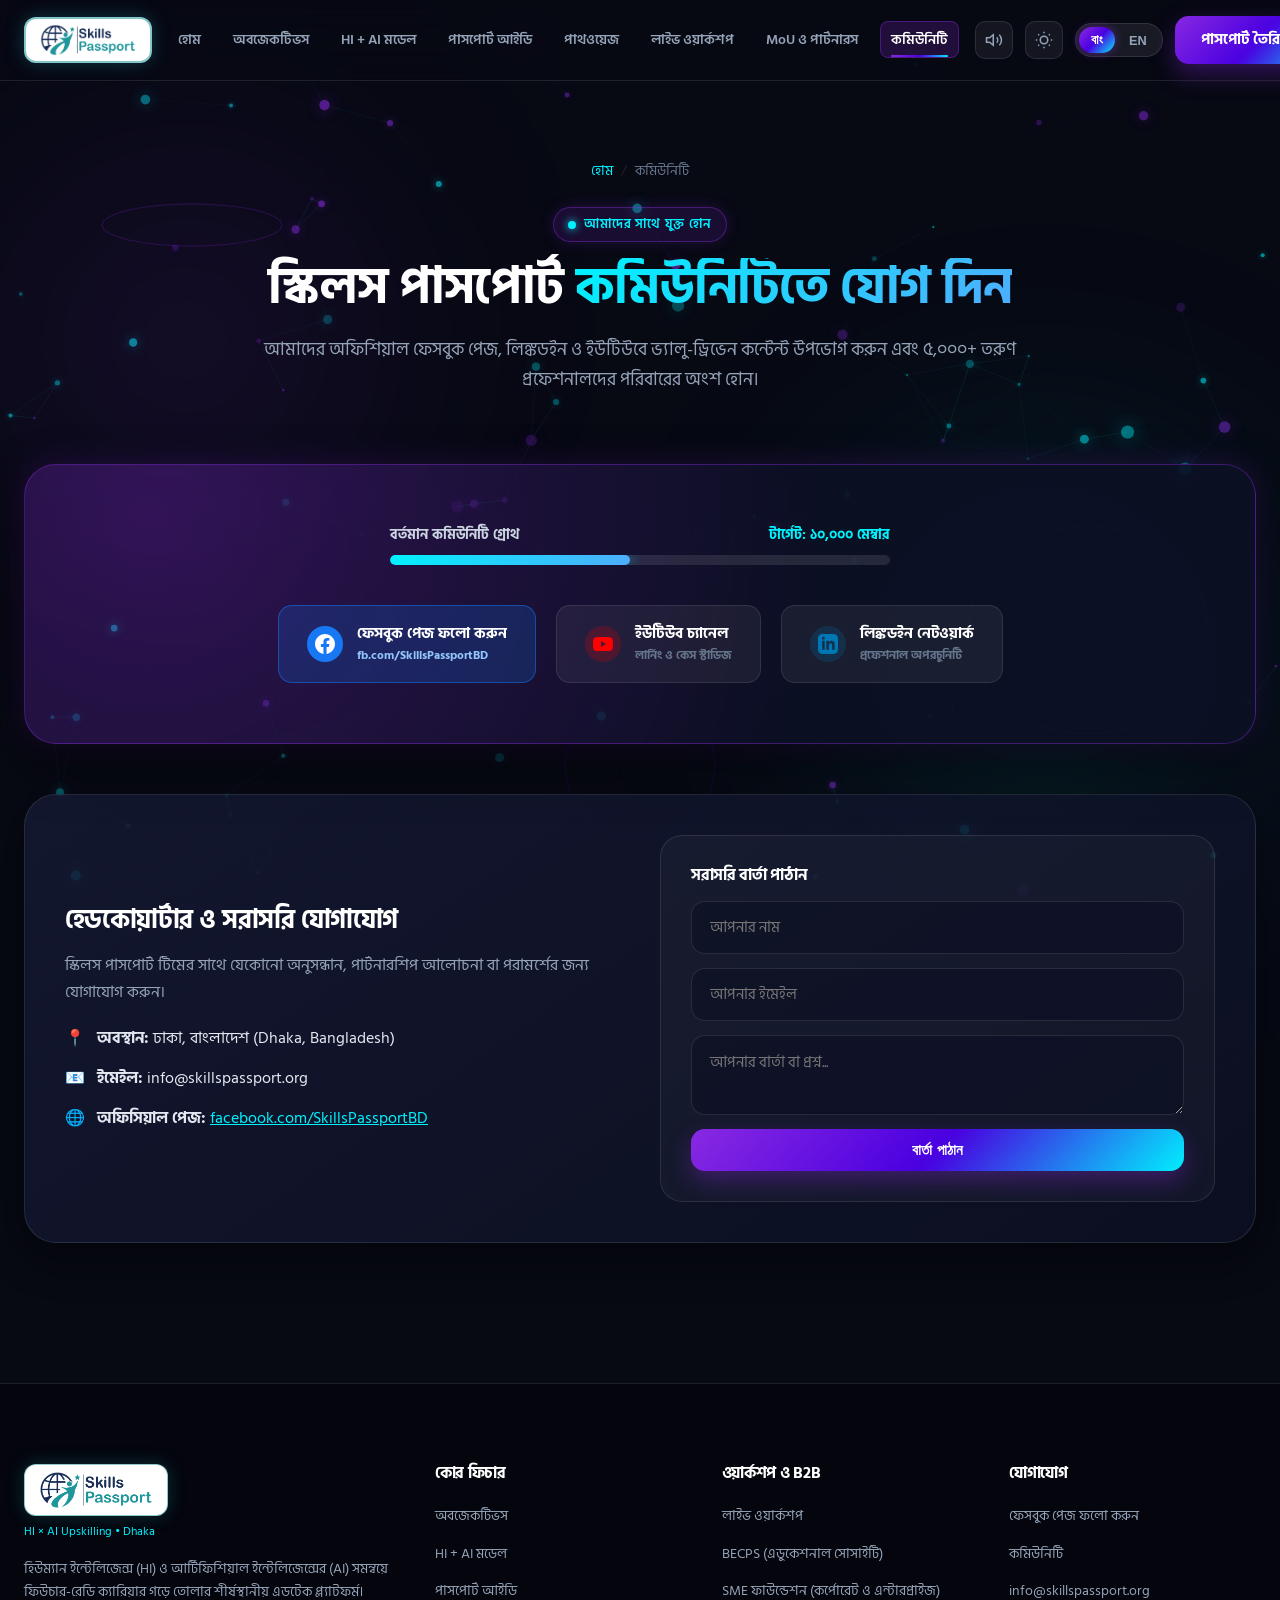
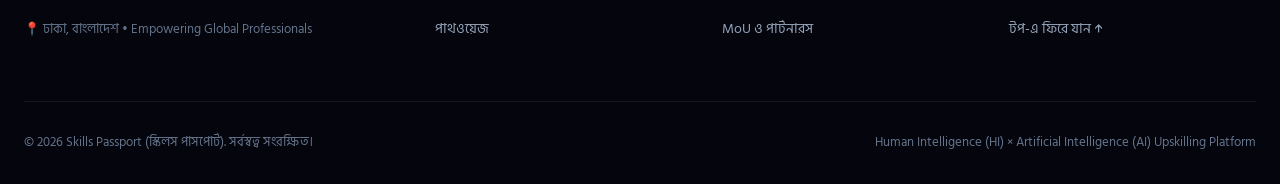
==== commit 40e12de9: "Add Dark Mode / Light Mode theme toggle across all pages" ====
--- a/community.html
+++ b/community.html
@@ -42,6 +42,20 @@
             <svg width="18" height="18" viewBox="0 0 24 24" fill="none" stroke="currentColor" stroke-width="2">
               <polygon points="11 5 6 9 2 9 2 15 6 15 11 19 11 5"></polygon>
               <path d="M19.07 4.93a10 10 0 0 1 0 14.14M15.54 8.46a5 5 0 0 1 0 7.07"></path>
+            </svg>
+          </button>
+
+          <button class="icon-btn" id="theme-toggle-btn" title="Toggle Dark / Light Mode" aria-label="Toggle Dark / Light Mode">
+            <svg width="18" height="18" viewBox="0 0 24 24" fill="none" stroke="currentColor" stroke-width="2">
+              <circle cx="12" cy="12" r="5"></circle>
+              <line x1="12" y1="1" x2="12" y2="3"></line>
+              <line x1="12" y1="21" x2="12" y2="23"></line>
+              <line x1="4.22" y1="4.22" x2="5.64" y2="5.64"></line>
+              <line x1="18.36" y1="18.36" x2="19.78" y2="19.78"></line>
+              <line x1="1" y1="12" x2="3" y2="12"></line>
+              <line x1="21" y1="12" x2="23" y2="12"></line>
+              <line x1="4.22" y1="19.78" x2="5.64" y2="18.36"></line>
+              <line x1="18.36" y1="5.64" x2="19.78" y2="4.22"></line>
             </svg>
           </button>
 
--- a/css/style.css
+++ b/css/style.css
@@ -2581,4 +2581,321 @@
   }
 }
 
-
+/* ===================================================================
+   LIGHT MODE THEME OVERRIDES (DARK / LIGHT MODE SWITCHER)
+   =================================================================== */
+html.light-mode,
+body.light-mode {
+  --bg-dark: #F8FAFC;
+  --bg-dark-secondary: #FFFFFF;
+  --bg-card: rgba(255, 255, 255, 0.9);
+  --bg-card-hover: #FFFFFF;
+  --bg-glass: rgba(15, 23, 42, 0.04);
+  --border-glass: rgba(15, 23, 42, 0.12);
+  --border-glow: rgba(31, 150, 156, 0.45);
+
+  --text-main: #0F172A;
+  --text-secondary: #334155;
+  --text-muted: #64748B;
+  --text-highlight: #0284C7;
+
+  --accent-cyan: #0891B2;
+  --accent-emerald: #059669;
+  --accent-gold: #D97706;
+
+  --grad-dark-card: linear-gradient(145deg, #FFFFFF 0%, #F1F5F9 100%);
+  --shadow-3d-card: 0 20px 45px rgba(15, 23, 42, 0.08), 0 0 25px rgba(138, 43, 226, 0.08);
+  background-color: var(--bg-dark);
+  color: var(--text-main);
+}
+
+body.light-mode #three-canvas {
+  opacity: 0.3;
+}
+
+body.light-mode .ambient-glow-1 {
+  background: radial-gradient(circle, rgba(138, 43, 226, 0.08) 0%, transparent 70%);
+}
+
+body.light-mode .ambient-glow-2 {
+  background: radial-gradient(circle, rgba(31, 150, 156, 0.08) 0%, transparent 70%);
+}
+
+body.light-mode .ambient-glow-3 {
+  background: radial-gradient(circle, rgba(74, 0, 224, 0.06) 0%, transparent 70%);
+}
+
+/* Navbar in Light Mode */
+body.light-mode .navbar {
+  background: rgba(255, 255, 255, 0.85);
+  border-bottom: 1px solid rgba(15, 23, 42, 0.1);
+}
+
+body.light-mode .navbar.scrolled {
+  background: rgba(255, 255, 255, 0.96);
+  border-bottom: 1px solid rgba(31, 150, 156, 0.3);
+  box-shadow: 0 8px 25px rgba(15, 23, 42, 0.08);
+}
+
+body.light-mode .brand-logo-img {
+  border-color: rgba(31, 150, 156, 0.35);
+  box-shadow: 0 4px 14px rgba(15, 23, 42, 0.08);
+}
+
+body.light-mode .nav-menu a {
+  color: #334155;
+}
+
+body.light-mode .nav-menu a:hover,
+body.light-mode .nav-menu a.active {
+  color: #0F172A;
+  background: rgba(15, 23, 42, 0.06);
+}
+
+body.light-mode .nav-menu a.current-page {
+  color: #6D28D9;
+  background: rgba(138, 43, 226, 0.1);
+  border-color: rgba(138, 43, 226, 0.3);
+}
+
+body.light-mode .icon-btn,
+body.light-mode .mobile-menu-btn {
+  background: #F1F5F9;
+  border-color: rgba(15, 23, 42, 0.14);
+  color: #1E293B;
+}
+
+body.light-mode .icon-btn:hover {
+  background: rgba(138, 43, 226, 0.12);
+  color: #6D28D9;
+  border-color: #7928CA;
+}
+
+body.light-mode .lang-switch {
+  background: #F1F5F9;
+  border-color: rgba(15, 23, 42, 0.14);
+}
+
+body.light-mode .lang-btn {
+  color: #475569;
+}
+
+body.light-mode .lang-btn:hover {
+  color: #0F172A;
+}
+
+body.light-mode .lang-btn.active {
+  color: #FFFFFF;
+}
+
+@media (max-width: 1080px) {
+  body.light-mode .nav-menu {
+    background: rgba(255, 255, 255, 0.98);
+    border-bottom: 1px solid rgba(15, 23, 42, 0.12);
+    box-shadow: 0 20px 45px rgba(15, 23, 42, 0.12);
+  }
+
+  body.light-mode .nav-menu a {
+    background: #F8FAFC;
+  }
+}
+
+/* Typography & Buttons in Light Mode */
+body.light-mode .btn-secondary {
+  background: #FFFFFF;
+  color: #0F172A;
+  border-color: rgba(15, 23, 42, 0.18);
+  box-shadow: 0 4px 12px rgba(15, 23, 42, 0.05);
+}
+
+body.light-mode .btn-secondary:hover {
+  background: #F8FAFC;
+  border-color: var(--accent-cyan);
+  color: var(--accent-cyan);
+}
+
+body.light-mode .badge-chip {
+  background: rgba(138, 43, 226, 0.08);
+  border-color: rgba(138, 43, 226, 0.28);
+  color: #6D28D9;
+}
+
+body.light-mode .social-proof-text strong,
+body.light-mode .metric-num,
+body.light-mode .obj-title,
+body.light-mode .pillar-title,
+body.light-mode .pathway-info-col h3,
+body.light-mode .workshop-card-title,
+body.light-mode .mou-info-col h3,
+body.light-mode .step-content h5,
+body.light-mode .community-title,
+body.light-mode .footer-title,
+body.light-mode .detail-box-card h3,
+body.light-mode .detail-box-card h4,
+body.light-mode .takeaway-box h4,
+body.light-mode .comparison-table th,
+body.light-mode .badge-text-wrap strong,
+body.light-mode .modal-title {
+  color: #0F172A !important;
+}
+
+body.light-mode .obj-feature-list li,
+body.light-mode .pillar-skill-tag,
+body.light-mode .fusion-tagline-bar,
+body.light-mode .form-group label,
+body.light-mode .pathway-benefits-list li,
+body.light-mode .takeaway-chip,
+body.light-mode .partner-logo-pill,
+body.light-mode .progress-labels,
+body.light-mode .detail-box-card ul li {
+  color: #1E293B !important;
+}
+
+/* Cards & Sections in Light Mode */
+body.light-mode .metrics-ribbon,
+body.light-mode .card-tilt-inner,
+body.light-mode .detail-box-card,
+body.light-mode .pathway-card-grid,
+body.light-mode .workshop-card,
+body.light-mode .mou-proposal-box,
+body.light-mode .generator-box,
+body.light-mode .partners-badge-banner {
+  background: #FFFFFF;
+  border-color: rgba(15, 23, 42, 0.1);
+  box-shadow: 0 12px 32px rgba(15, 23, 42, 0.06);
+}
+
+body.light-mode .framework-container {
+  background: linear-gradient(145deg, #F8FAFC 0%, #EEF2FF 100%);
+  border-color: rgba(138, 43, 226, 0.2);
+}
+
+body.light-mode .fusion-pillar-card {
+  background: #FFFFFF;
+  border-color: rgba(15, 23, 42, 0.1);
+  box-shadow: 0 8px 24px rgba(15, 23, 42, 0.05);
+}
+
+body.light-mode .badge-hi {
+  background: rgba(138, 43, 226, 0.12);
+  color: #6D28D9;
+  border-color: rgba(138, 43, 226, 0.3);
+}
+
+body.light-mode .pillar-skill-tag,
+body.light-mode .takeaway-box,
+body.light-mode .takeaway-chip,
+body.light-mode .partner-logo-pill,
+body.light-mode .fusion-tagline-bar,
+body.light-mode .metric-icon-box {
+  background: #F1F5F9;
+  border-color: rgba(15, 23, 42, 0.1);
+}
+
+body.light-mode .takeaway-box:hover,
+body.light-mode .partner-logo-pill:hover {
+  background: rgba(138, 43, 226, 0.08);
+  border-color: rgba(138, 43, 226, 0.35);
+}
+
+body.light-mode .skill-toggle-chip:not(.active),
+body.light-mode .path-tab-btn:not(.active),
+body.light-mode .filter-btn:not(.active) {
+  background: #F1F5F9;
+  border-color: rgba(15, 23, 42, 0.12);
+  color: #334155;
+}
+
+body.light-mode .skill-toggle-chip:not(.active):hover,
+body.light-mode .path-tab-btn:not(.active):hover,
+body.light-mode .filter-btn:not(.active):hover {
+  background: #E2E8F0;
+  color: #0F172A;
+}
+
+body.light-mode .form-input,
+body.light-mode .form-select,
+body.light-mode .form-textarea {
+  background: #F8FAFC;
+  border-color: rgba(15, 23, 42, 0.18);
+  color: #0F172A;
+}
+
+body.light-mode .workshop-card-top {
+  border-bottom-color: rgba(15, 23, 42, 0.08);
+}
+
+body.light-mode .workshop-card-footer {
+  background: #F8FAFC;
+  border-top-color: rgba(15, 23, 42, 0.08);
+}
+
+body.light-mode .workshop-category {
+  color: #6D28D9;
+}
+
+body.light-mode .floating-3d-badge {
+  background: rgba(255, 255, 255, 0.94);
+  border-color: rgba(15, 23, 42, 0.14);
+  box-shadow: 0 12px 28px rgba(15, 23, 42, 0.1);
+}
+
+body.light-mode .community-card {
+  background: radial-gradient(circle at 10% 20%, rgba(138, 43, 226, 0.1) 0%, #FFFFFF 70%);
+  border-color: rgba(138, 43, 226, 0.25);
+}
+
+body.light-mode .progress-track {
+  background: #E2E8F0;
+}
+
+body.light-mode .social-action-card {
+  background: #F8FAFC;
+  border-color: rgba(15, 23, 42, 0.12);
+  color: #0F172A;
+}
+
+body.light-mode .social-action-card:hover {
+  background: #FFFFFF;
+  box-shadow: 0 10px 25px rgba(15, 23, 42, 0.08);
+}
+
+body.light-mode .social-action-card.fb-card {
+  background: rgba(24, 119, 242, 0.1);
+  border-color: rgba(24, 119, 242, 0.35);
+}
+
+body.light-mode .comparison-table th {
+  background: #F1F5F9;
+  border-bottom-color: rgba(15, 23, 42, 0.12);
+}
+
+body.light-mode .comparison-table td {
+  border-bottom-color: rgba(15, 23, 42, 0.08);
+}
+
+body.light-mode .table-badge-bad {
+  color: #DC2626;
+}
+
+body.light-mode .footer {
+  background: #F1F5F9;
+  border-top-color: rgba(15, 23, 42, 0.1);
+}
+
+body.light-mode .footer-bottom {
+  border-top-color: rgba(15, 23, 42, 0.1);
+}
+
+body.light-mode .modal-dialog {
+  background: #FFFFFF;
+  box-shadow: 0 25px 60px rgba(15, 23, 42, 0.2);
+}
+
+body.light-mode .modal-close-btn {
+  background: #F1F5F9;
+  color: #334155;
+}
+
+
+
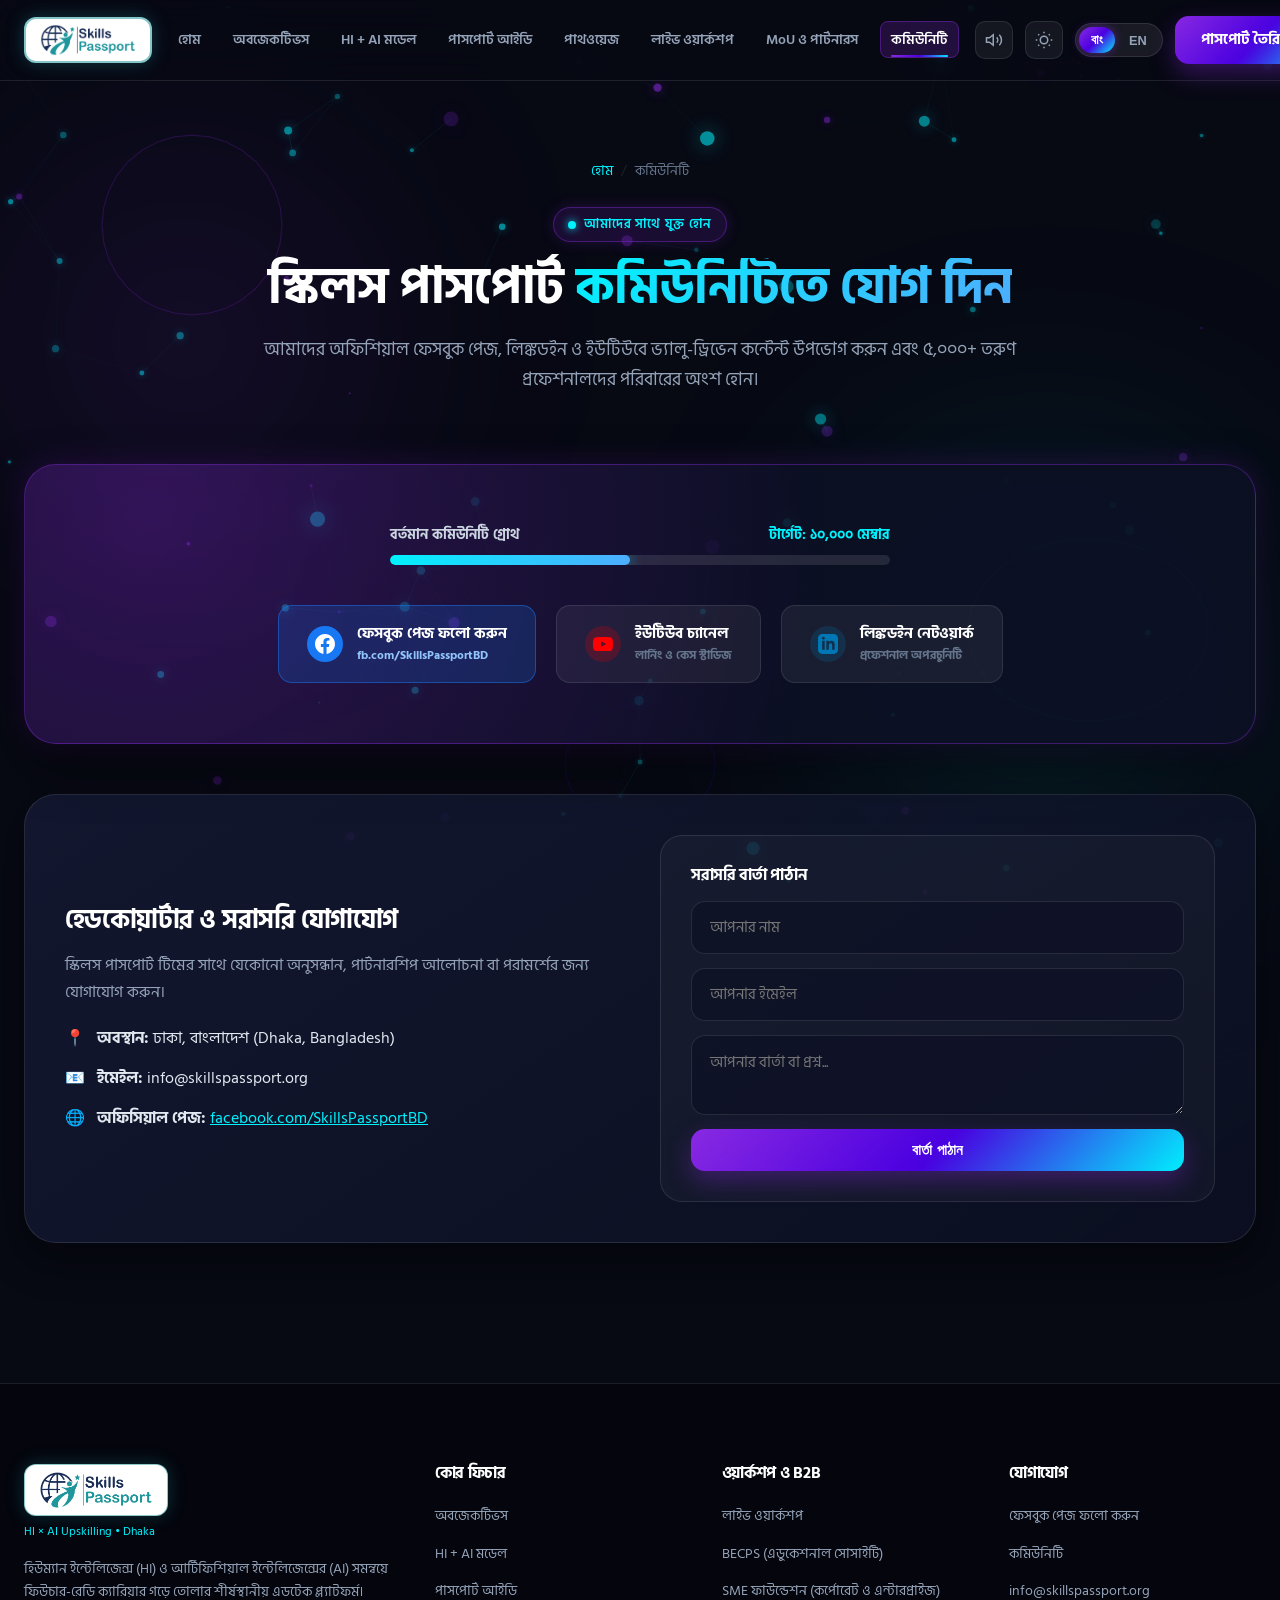
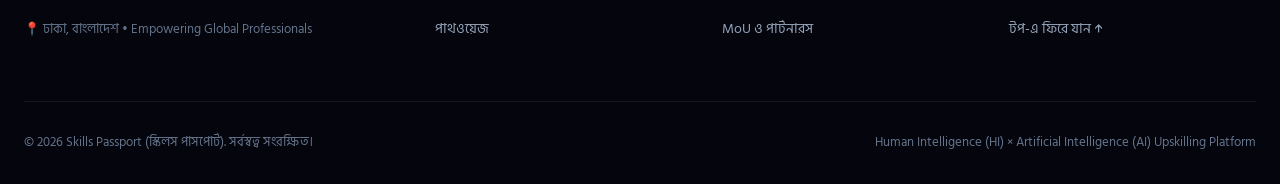
==== commit 3d458fbf: "Improve full website mobile responsiveness across all pages and components" ====
--- a/community.html
+++ b/community.html
@@ -164,7 +164,7 @@
 
         <!-- Direct Contact Info Card -->
         <div class="detail-box-card">
-          <div style="display: grid; grid-template-columns: 1fr 1fr; gap: 40px; align-items: center;">
+          <div class="contact-split-grid">
             <div>
               <h3 data-i18n="comm_hq_title">হেডকোয়ার্টার ও সরাসরি যোগাযোগ</h3>
               <p data-i18n="comm_hq_desc">
@@ -172,15 +172,15 @@
               </p>
               
               <ul style="list-style: none; display: flex; flex-direction: column; gap: 14px; margin-top: 20px;">
-                <li style="display: flex; gap: 12px; color: #E2E8F0;">
+                <li style="display: flex; gap: 12px; color: #E2E8F0; word-break: break-word;">
                   <span>📍</span>
                   <span data-i18n="comm_hq_loc"><strong>অবস্থান:</strong> ঢাকা, বাংলাদেশ (Dhaka, Bangladesh)</span>
                 </li>
-                <li style="display: flex; gap: 12px; color: #E2E8F0;">
+                <li style="display: flex; gap: 12px; color: #E2E8F0; word-break: break-word;">
                   <span>📧</span>
                   <span data-i18n="comm_hq_email"><strong>ইমেইল:</strong> info@skillspassport.org</span>
                 </li>
-                <li style="display: flex; gap: 12px; color: #E2E8F0;">
+                <li style="display: flex; gap: 12px; color: #E2E8F0; word-break: break-word;">
                   <span>🌐</span>
                   <span data-i18n="comm_hq_page"><strong>অফিসিয়াল পেজ:</strong> <a href="https://www.facebook.com/share/19V3SoLGBw/" target="_blank" style="color: var(--accent-cyan);">facebook.com/SkillsPassportBD</a></span>
                 </li>
@@ -188,7 +188,7 @@
             </div>
 
             <!-- Quick Inquiry Box -->
-            <div style="background: rgba(255,255,255,0.03); border: 1px solid var(--border-glass); border-radius: var(--radius-lg); padding: 30px;">
+            <div class="contact-inquiry-box">
               <h4 style="color: #fff; margin-bottom: 16px;" data-i18n="comm_form_title">সরাসরি বার্তা পাঠান</h4>
               <form onsubmit="event.preventDefault(); alert(window.currentLang === 'en' ? 'Thank you! Your message has been received.' : 'ধন্যবাদ! আপনার বার্তাটি গৃহীত হয়েছে।'); this.reset();" style="display: flex; flex-direction: column; gap: 14px;">
                 <input type="text" class="form-input" data-i18n-placeholder="comm_ph_name" placeholder="আপনার নাম" required>
--- a/css/style.css
+++ b/css/style.css
@@ -2534,50 +2534,399 @@
   opacity: 1;
 }
 
+/* Subpage Helper Classes */
+.contact-split-grid {
+  display: grid;
+  grid-template-columns: 1fr 1fr;
+  gap: 40px;
+  align-items: center;
+}
+
+.contact-inquiry-box {
+  background: rgba(255, 255, 255, 0.03);
+  border: 1px solid var(--border-glass);
+  border-radius: var(--radius-lg);
+  padding: 30px;
+}
+
+.verify-search-row {
+  display: flex;
+  gap: 14px;
+  max-width: 600px;
+  margin-top: 16px;
+}
+
+.verify-search-row .form-input {
+  flex: 1;
+}
+
+.page-bottom-cta {
+  display: flex;
+  flex-wrap: wrap;
+  justify-content: center;
+  align-items: center;
+  gap: 14px;
+  margin-top: 50px;
+}
+
+@media (max-width: 1024px) {
+  .key-takeaway-grid {
+    grid-template-columns: repeat(2, 1fr);
+  }
+}
+
 @media (max-width: 768px) {
-  .workshops-grid {
-    grid-template-columns: 1fr;
+  .container {
+    padding: 0 16px;
+  }
+
+  .navbar {
+    padding: 12px 0;
+  }
+
+  .nav-container {
+    gap: 8px;
+  }
+
+  .brand-logo-img {
+    height: 38px;
+    padding: 4px 10px;
+    border-radius: 10px;
+  }
+
+  .nav-actions {
+    gap: 6px;
+  }
+
+  .icon-btn,
+  .mobile-menu-btn {
+    width: 34px;
+    height: 34px;
+    border-radius: 8px;
+  }
+
+  .lang-switch {
+    padding: 2px;
+  }
+
+  .lang-btn {
+    padding: 4px 9px;
+    font-size: 0.75rem;
+  }
+
+  .nav-menu {
+    max-height: calc(100vh - 64px);
+    overflow-y: auto;
+    padding: 16px;
+  }
+
+  .hero-section {
+    padding: 36px 0 60px;
+    min-height: auto;
+  }
+
+  .hero-grid {
+    gap: 36px;
+  }
+
+  .hero-title {
+    font-size: clamp(1.9rem, 7vw, 2.5rem);
+  }
+
+  .hero-description {
+    font-size: 0.98rem;
+  }
+
+  .hero-social-proof {
+    flex-direction: column;
+    text-align: center;
+    gap: 12px;
+  }
+
+  .section-padding {
+    padding: 60px 0;
+  }
+
+  .section-head {
+    margin-bottom: 36px;
+  }
+
+  .section-title {
+    font-size: clamp(1.65rem, 6vw, 2.2rem);
+  }
+
+  .section-subtitle {
+    font-size: 0.95rem;
+  }
+
+  .page-hero {
+    padding: 44px 0 32px;
+  }
+
+  .page-hero-title {
+    font-size: clamp(1.8rem, 6.5vw, 2.5rem);
+  }
+
+  .page-hero-desc {
+    font-size: 0.98rem;
+  }
+
+  .metrics-ribbon {
+    padding: 20px 18px;
+    margin-top: 28px;
   }
 
   .metrics-grid {
     grid-template-columns: 1fr;
+    gap: 16px;
   }
 
   .metric-item:not(:last-child) {
     border-right: none;
     border-bottom: 1px solid var(--border-glass);
     padding-bottom: 16px;
+    padding-right: 0;
+  }
+
+  .card-tilt-inner {
+    padding: 26px 20px;
+  }
+
+  .framework-container {
+    padding: 28px 18px;
+    border-radius: var(--radius-lg);
+  }
+
+  .fusion-pillar-card {
+    padding: 24px 18px;
+  }
+
+  .pillar-skills-grid {
+    grid-template-columns: 1fr;
+  }
+
+  .fusion-tagline-bar {
+    margin-top: 24px;
+    padding: 14px;
+    font-size: 0.9rem;
+  }
+
+  .generator-box {
+    padding: 26px 18px;
+    border-radius: var(--radius-lg);
+  }
+
+  .generator-grid {
+    gap: 30px;
+  }
+
+  .generated-passport-card {
+    width: 100%;
+    max-width: 310px;
+    height: auto;
+    min-height: 440px;
+  }
+
+  .pathways-tabs-nav {
+    flex-direction: column;
+    align-items: stretch;
+    gap: 10px;
+    margin-bottom: 24px;
+  }
+
+  .path-tab-btn {
+    width: 100%;
+    text-align: center;
+    padding: 12px 16px;
+    font-size: 0.88rem;
+  }
+
+  .pathway-card-grid {
+    padding: 24px 18px;
+    gap: 24px;
+    border-radius: var(--radius-lg);
+  }
+
+  .pathway-info-col h3 {
+    font-size: 1.45rem;
+  }
+
+  .pathway-visual-col img {
+    height: 220px;
+  }
+
+  .workshops-grid {
+    grid-template-columns: 1fr;
+    gap: 20px;
+  }
+
+  .workshop-card-top,
+  .workshop-card-body,
+  .workshop-card-footer {
+    padding-left: 18px;
+    padding-right: 18px;
+  }
+
+  .workshop-card-top,
+  .workshop-card-footer {
+    flex-wrap: wrap;
+    gap: 10px;
+  }
+
+  .partners-badge-banner {
+    padding: 22px 16px;
+    margin-bottom: 30px;
+  }
+
+  .partner-logos-row {
+    gap: 10px;
+  }
+
+  .partner-logo-pill {
+    width: 100%;
+    justify-content: center;
+    padding: 10px 16px;
+    font-size: 0.88rem;
+  }
+
+  .mou-proposal-box {
+    padding: 26px 18px;
+    border-radius: var(--radius-lg);
+  }
+
+  .mou-grid {
+    gap: 30px;
+  }
+
+  .mou-info-col h3 {
+    font-size: 1.45rem;
+  }
+
+  .form-row-2 {
+    grid-template-columns: 1fr;
+  }
+
+  .community-card {
+    padding: 32px 18px;
+    border-radius: var(--radius-lg);
+  }
+
+  .community-desc {
+    font-size: 0.95rem;
+    margin-bottom: 24px;
+  }
+
+  .social-links-grid {
+    flex-direction: column;
+    align-items: stretch;
+    gap: 12px;
+  }
+
+  .social-action-card {
+    width: 100%;
+    padding: 14px 18px;
+  }
+
+  .detail-box-card {
+    padding: 24px 18px;
+    border-radius: var(--radius-lg);
+    margin-bottom: 28px;
+  }
+
+  .detail-box-card h3 {
+    font-size: 1.35rem;
+  }
+
+  .key-takeaway-grid {
+    grid-template-columns: 1fr;
+    gap: 14px;
+  }
+
+  .contact-split-grid {
+    grid-template-columns: 1fr;
+    gap: 28px;
+  }
+
+  .contact-inquiry-box {
+    padding: 20px 16px;
+  }
+
+  .verify-search-row {
+    flex-direction: column;
+  }
+
+  .verify-search-row .btn {
+    width: 100%;
+  }
+
+  .comparison-table th,
+  .comparison-table td {
+    padding: 12px 14px;
+    font-size: 0.85rem;
+  }
+
+  .passport-card-3d-wrap {
+    width: 100%;
+    max-width: 310px;
+    height: 460px;
+  }
+
+  .passport-face {
+    padding: 22px 18px;
+  }
+
+  .floating-3d-badge {
+    display: none;
+  }
+
+  .footer {
+    padding: 50px 0 24px;
   }
 
   .footer-grid {
     grid-template-columns: 1fr;
+    gap: 28px;
+    margin-bottom: 36px;
   }
 
   .footer-bottom {
     flex-direction: column;
-    gap: 12px;
+    gap: 10px;
     text-align: center;
   }
 
-  .form-row-2 {
-    grid-template-columns: 1fr;
-  }
-
-  .passport-card-3d-wrap {
-    width: 300px;
-    height: 470px;
-  }
-
-  .floating-3d-badge {
-    display: none;
-  }
-
-  .generator-box {
-    padding: 30px 20px;
-  }
-
-  .community-card {
-    padding: 40px 24px;
+  .modal-dialog {
+    padding: 24px 18px;
+    max-height: 90vh;
+    overflow-y: auto;
+  }
+}
+
+@media (max-width: 480px) {
+  .brand-logo-img {
+    height: 34px;
+    padding: 3px 8px;
+  }
+
+  .hero-cta-group {
+    flex-direction: column;
+    width: 100%;
+  }
+
+  .hero-cta-group .btn,
+  .page-bottom-cta .btn {
+    width: 100%;
+  }
+
+  .filter-pills {
+    width: 100%;
+  }
+
+  .filter-btn {
+    flex: 1 1 auto;
+    text-align: center;
+    padding: 8px 12px;
+    font-size: 0.8rem;
   }
 }
 
@@ -2897,5 +3246,11 @@
   color: #334155;
 }
 
-
-
+body.light-mode .contact-inquiry-box {
+  background: #F8FAFC;
+  border-color: rgba(15, 23, 42, 0.12);
+}
+
+
+
+
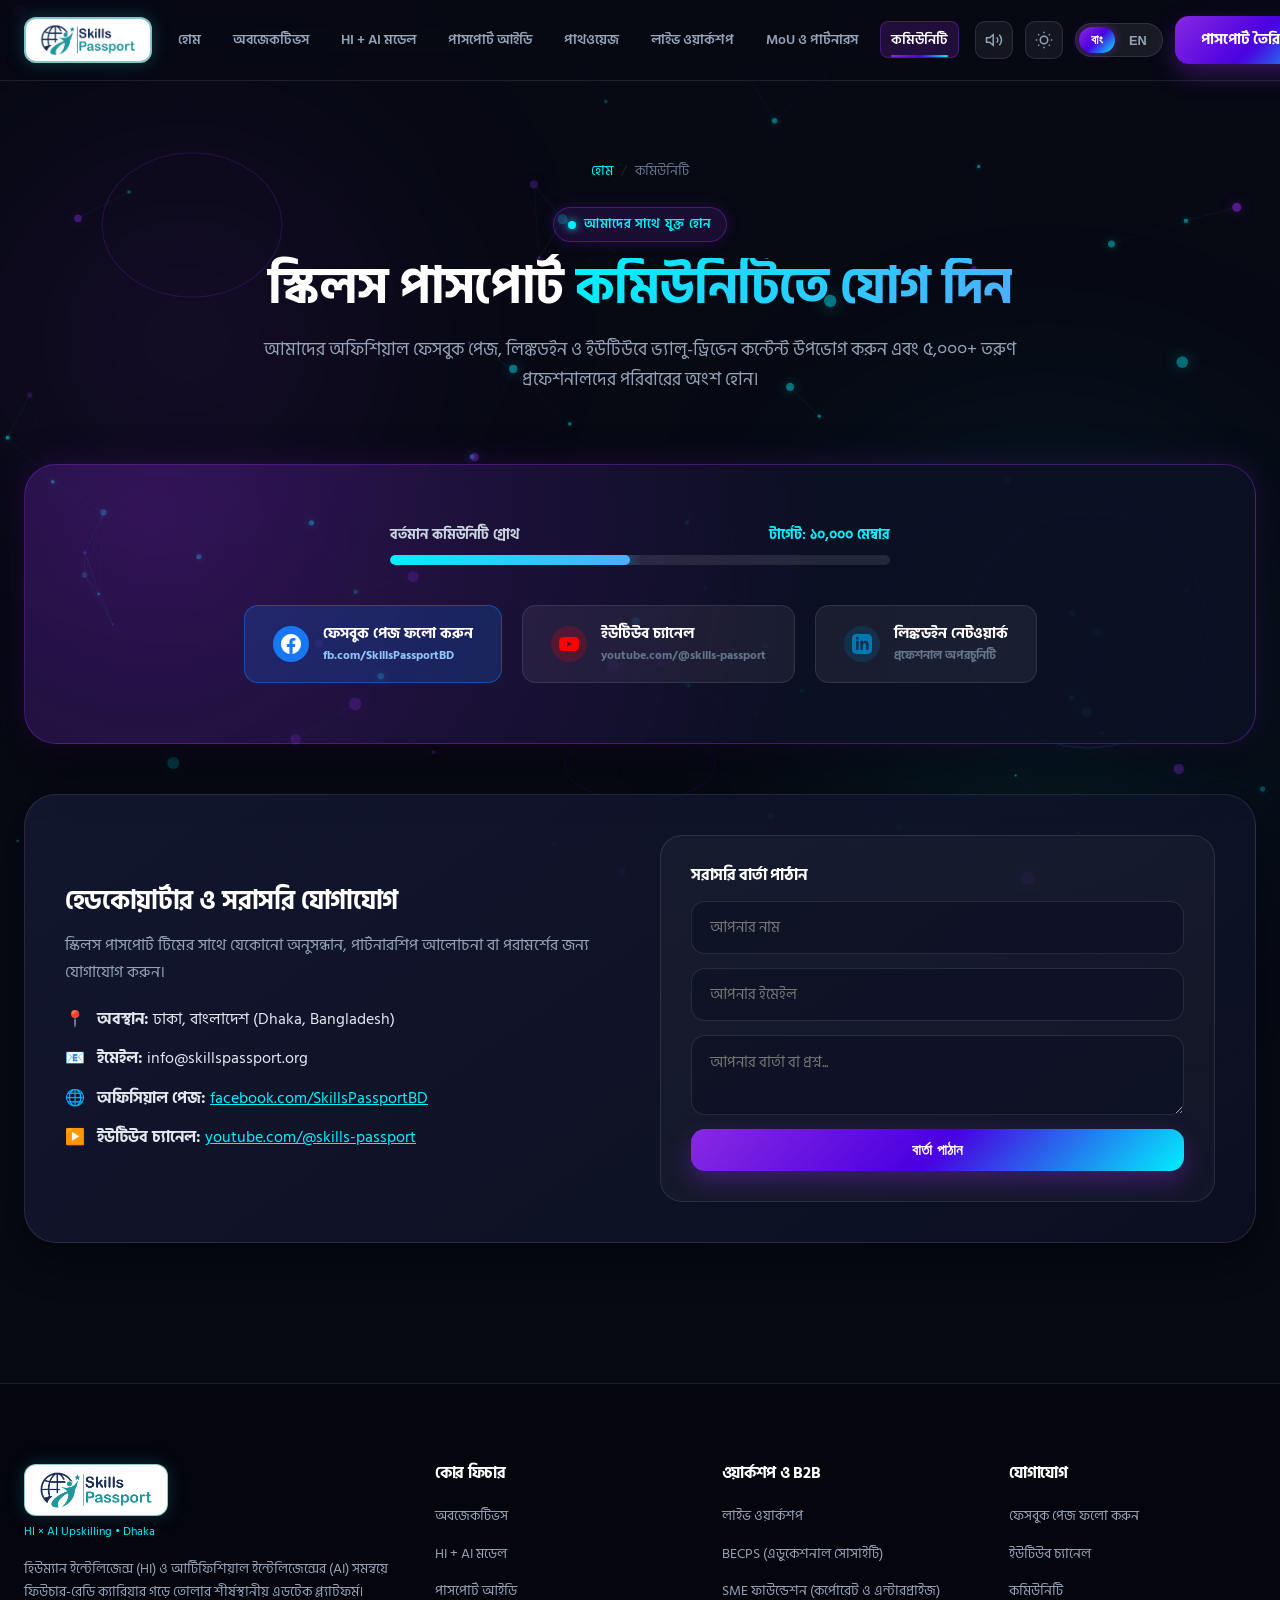
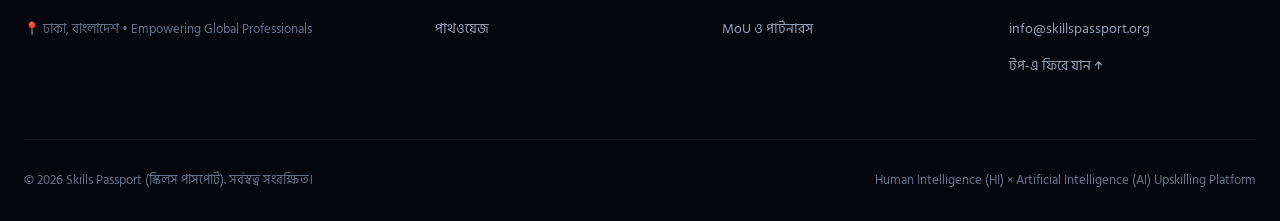
==== commit 81bbfba2: "Add official YouTube channel link (youtube.com/@skills-passport) across all pages" ====
--- a/community.html
+++ b/community.html
@@ -134,7 +134,7 @@
             </a>
 
             <!-- YouTube Hub -->
-            <a href="https://youtube.com" target="_blank" rel="noopener noreferrer" class="social-action-card">
+            <a href="https://www.youtube.com/@skills-passport" target="_blank" rel="noopener noreferrer" class="social-action-card">
               <div class="social-icon-circle" style="background: rgba(255, 0, 0, 0.2); color: #FF0000;">
                 <svg width="20" height="20" viewBox="0 0 24 24" fill="currentColor">
                   <path d="M23.498 6.186a3.016 3.016 0 0 0-2.122-2.136C19.505 3.545 12 3.545 12 3.545s-7.505 0-9.377.505A3.017 3.017 0 0 0 .502 6.186C0 8.07 0 12 0 12s0 3.93.502 5.814a3.016 3.016 0 0 0 2.122 2.136c1.871.505 9.376.505 9.376.505s7.505 0 9.377-.505a3.015 3.015 0 0 0 2.122-2.136C24 15.93 24 12 24 12s0-3.93-.502-5.814zM9.545 15.568V8.432L15.818 12l-6.273 3.568z"/>
@@ -142,7 +142,7 @@
               </div>
               <div style="text-align: left;">
                 <div style="font-size: 0.95rem;" data-i18n="comm_yt_btn">ইউটিউব চ্যানেল</div>
-                <div style="font-size: 0.75rem; color: var(--text-muted);" data-i18n="comm_yt_sub">লার্নিং ও কেস স্টাডিজ</div>
+                <div style="font-size: 0.75rem; color: var(--text-muted);">youtube.com/@skills-passport</div>
               </div>
             </a>
 
@@ -184,6 +184,10 @@
                   <span>🌐</span>
                   <span data-i18n="comm_hq_page"><strong>অফিসিয়াল পেজ:</strong> <a href="https://www.facebook.com/share/19V3SoLGBw/" target="_blank" style="color: var(--accent-cyan);">facebook.com/SkillsPassportBD</a></span>
                 </li>
+                <li style="display: flex; gap: 12px; color: #E2E8F0; word-break: break-word;">
+                  <span>▶️</span>
+                  <span data-i18n="comm_hq_yt"><strong>ইউটিউব চ্যানেল:</strong> <a href="https://www.youtube.com/@skills-passport" target="_blank" rel="noopener noreferrer" style="color: var(--accent-cyan);">youtube.com/@skills-passport</a></span>
+                </li>
               </ul>
             </div>
 
@@ -237,6 +241,7 @@
             <h5 class="footer-title" data-i18n="footer_col3_title">যোগাযোগ</h5>
             <ul class="footer-links">
               <li><a href="https://www.facebook.com/share/19V3SoLGBw/" target="_blank" data-i18n="comm_fb_btn">অফিসিয়াল ফেসবুক পেজ</a></li>
+              <li><a href="https://www.youtube.com/@skills-passport" target="_blank" rel="noopener noreferrer" data-i18n="comm_yt_btn">ইউটিউব চ্যানেল</a></li>
               <li><a href="community.html" data-i18n="nav_community">কমিউনিটি</a></li>
               <li><a href="mailto:info@skillspassport.org">info@skillspassport.org</a></li>
               <li><a href="#hero" data-i18n="footer_back_top">টপ-এ ফিরে যান ↑</a></li>
